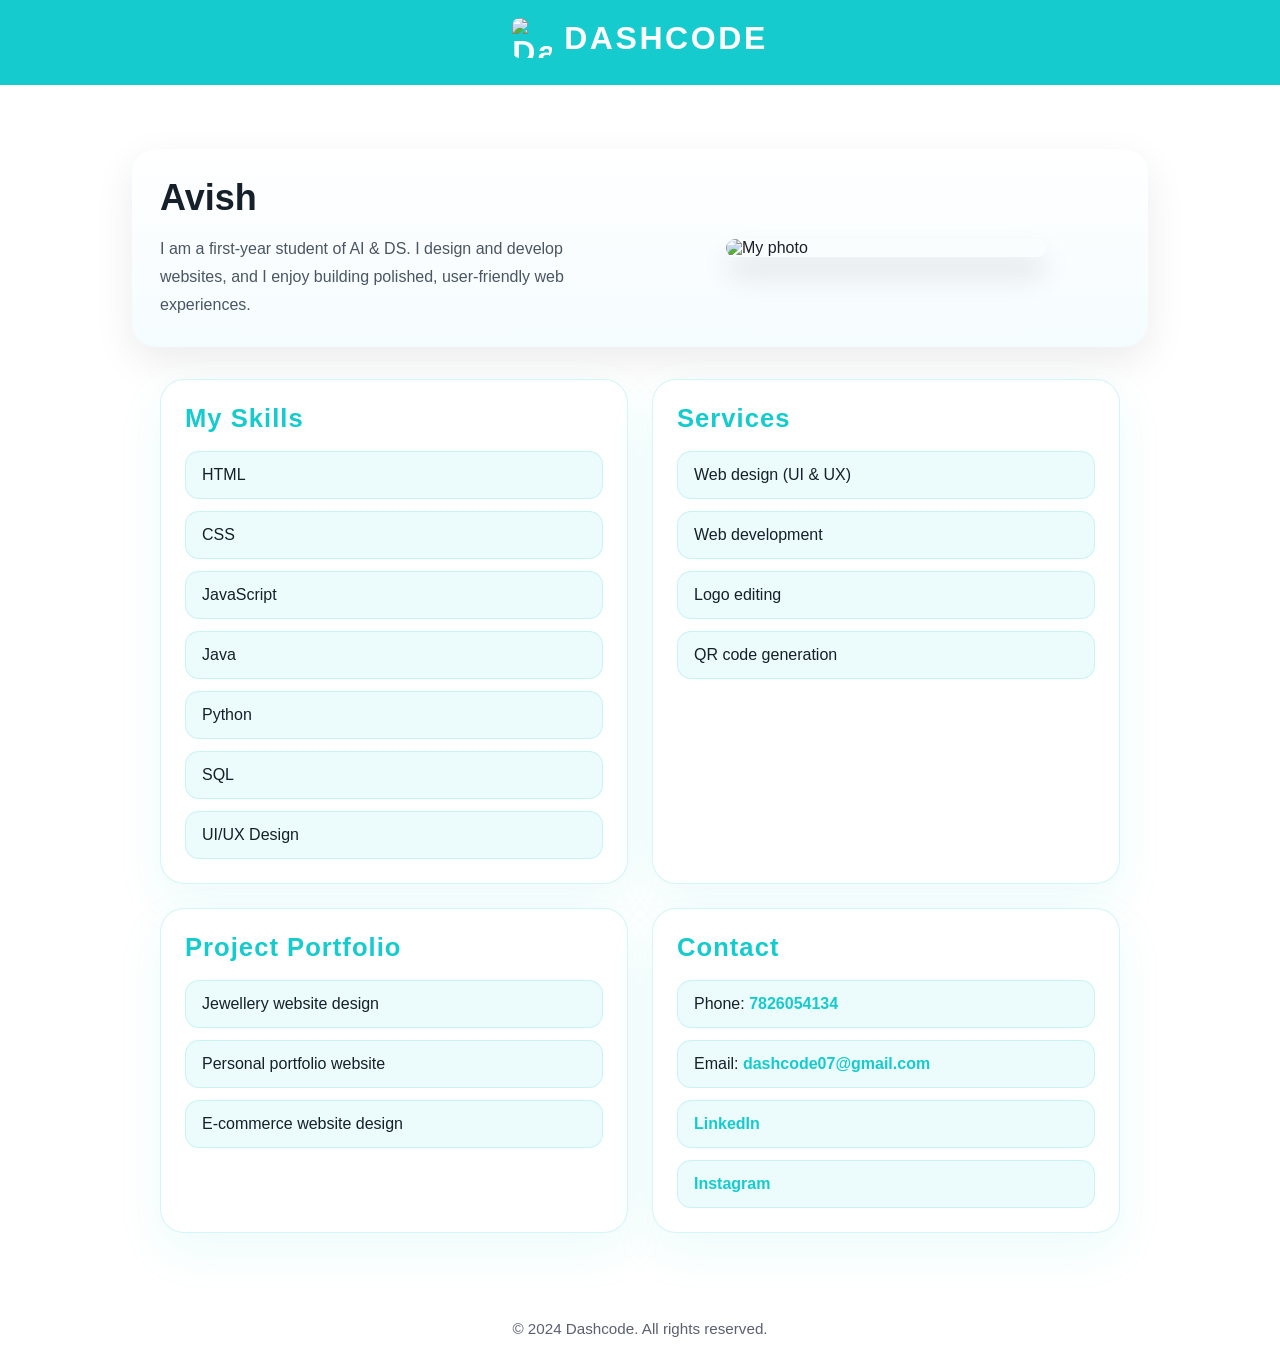
==== index.html @ 1167d0ea "Add files via upload" ====
<!DOCTYPE html>
<html lang="en">
<head>
    <meta charset="UTF-8">
    <meta name="viewport" content="width=device-width, initial-scale=1.0">
    <title>Dashcode</title>
    <link rel="icon" href="../image/icon.jpeg" type="image/jpeg">
    <link rel="stylesheet" href="style.css">
    <script src="script.js" defer></script>
</head>
<body>
    <header>
        <h1>
            <img src="../image/icon.jpeg" alt="Dashcode icon" class="title-icon">
            DASHCODE
        </h1>
    </header>
    <main>
        <section class="intro-card">
            <div class="intro-text">
                <p class="name">Avish</p>
                <p class="description">I am a first-year student of AI & DS. I design and develop websites, and I enjoy building polished, user-friendly web experiences.</p>
            </div>
            <div class="intro-image">
                <img src="../image/profile.jpg" alt="My photo">
            </div>
        </section>

        <section class="info-grid">
            <div class="info-card skills-card">
                <h2>My Skills</h2>
                <ul>
                    <li>HTML</li>
                    <li>CSS</li>
                    <li>JavaScript</li>
                    <li>Java</li>
                    <li>Python</li>
                    <li>SQL</li>
                    <li>UI/UX Design</li>
                </ul>
            </div>
            <div class="info-card services-card">
                <h2>Services</h2>
                <ul>
                    <li>Web design (UI & UX)</li>
                    <li>Web development</li>
                    <li>Logo editing</li>
                    <li>QR code generation</li>
                </ul>
            </div>
        </section>

        <section class="info-grid">
            <div class="info-card portfolio-card">
                <h2>Project Portfolio</h2>
                <ul>
                    <li>Jewellery website design</li>
                    <li>Personal portfolio website</li>
                    <li>E-commerce website design</li>
                </ul>
            </div>
            <div class="info-card contact-card">
                <h2>Contact</h2>
                <ul>
                    <li>Phone: <a href="tel:7826054134">7826054134</a></li>
                    <li>Email: <a href="mailto:dashcode07@gmail.com">dashcode07@gmail.com</a></li>
                    <li><a href="https://www.linkedin.com/in/avish-v-30b599417?utm_source=share_via&utm_content=profile&utm_medium=member_android" target="_blank" rel="noopener">LinkedIn</a></li>
                    <li><a href="https://www.instagram.com/dash_.code_?igsh=MW16OGE1c2kxMGt5ZA==" target="_blank" rel="noopener">Instagram</a></li>
                </ul>
            </div>
        </section>
    </main>
    <footer>
        <p>&copy; 2024 Dashcode. All rights reserved.</p>
    </footer>
</body>
</html>
---- style.css ----
body {
    margin: 0;
    font-family: Arial, Helvetica, sans-serif;
    background-color: #ffffff;
    color: #1d1f27;
    min-height: 100vh;
}

main {
    padding: 24px 16px;
}

header {
    background-color: rgb(21, 203, 206);
    color: white;
    padding: 18px 16px;
    text-align: center;
}

main {
    padding: 32px 16px;
}

.intro-card {
    background: linear-gradient(180deg, rgba(255,255,255,1) 0%, rgba(245,252,255,1) 100%);
}

.info-grid {
    display: grid;
    grid-template-columns: 1fr 1fr;
    gap: 24px;
    max-width: 960px;
    margin: 28px auto;
}

.info-card {
    background: #ffffff;
    border: 1px solid rgba(21, 203, 206, 0.18);
    border-radius: 24px;
    padding: 24px;
    box-shadow: 0 18px 48px rgba(21, 203, 206, 0.08);
}

.info-card h2 {
    margin: 0 0 18px;
    color: rgb(21, 203, 206);
    font-size: 1.6rem;
    letter-spacing: 0.04em;
}

.info-card ul {
    list-style: none;
    padding: 0;
    margin: 0;
    display: grid;
    gap: 12px;
}

.info-card li {
    padding: 14px 16px;
    background: rgba(21, 203, 206, 0.08);
    color: #15202b;
    border-radius: 14px;
    border: 1px solid rgba(21, 203, 206, 0.16);
}

header h1 {
    display: inline-flex;
    align-items: center;
    gap: 12px;
    margin: 0;
    font-size: 2rem;
    letter-spacing: 0.08em;
}

.title-icon {
    width: 40px;
    height: 40px;
    object-fit: cover;
    border-radius: 8px;
}

.intro-card {
    display: grid;
    grid-template-columns: 1fr 1fr;
    gap: 24px;
    max-width: 960px;
    margin: 32px auto;
    background-color: #ffffff;
    padding: 28px;
    border-radius: 24px;
    box-shadow: 0 14px 40px rgba(0, 0, 0, 0.08);
}

.intro-text {
    display: flex;
    flex-direction: column;
    justify-content: center;
}

.name {
    margin: 0 0 16px;
    font-size: 2.25rem;
    font-weight: 700;
    color: #15202b;
}

.description {
    margin: 0;
    line-height: 1.75;
    font-size: 1rem;
    color: #4b5563;
}

.intro-image {
    display: flex;
    align-items: center;
    justify-content: center;
}

.intro-image img {
    width: 100%;
    max-width: 320px;
    border-radius: 20px;
    object-fit: cover;
    box-shadow: 0 18px 30px rgba(0, 0, 0, 0.12);
}

.info-grid {
    display: grid;
    grid-template-columns: 1fr 1fr;
    gap: 24px;
    max-width: 960px;
    margin: 24px auto;
}

.info-card {
    background: #ffffff;
    border: 1px solid rgba(21, 203, 206, 0.18);
    border-radius: 24px;
    padding: 24px;
    box-shadow: 0 18px 48px rgba(21, 203, 206, 0.08);
}

.info-card h2 {
    margin: 0 0 18px;
    color: rgb(21, 203, 206);
    font-size: 1.6rem;
    letter-spacing: 0.04em;
}

.info-card ul {
    list-style: none;
    padding: 0;
    margin: 0;
    display: grid;
    gap: 12px;
}

.info-card li {
    padding: 14px 16px;
    background: rgba(21, 203, 206, 0.08);
    color: #15202b;
    border-radius: 14px;
    border: 1px solid rgba(21, 203, 206, 0.16);
}

.info-card a {
    color: rgb(21, 203, 206);
    text-decoration: none;
    font-weight: 600;
}

.info-card a:hover,
.info-card a:focus {
    text-decoration: underline;
}

@media (max-width: 900px) {
    .intro-card {
        grid-template-columns: 1fr;
        padding: 24px;
    }

    .intro-image img {
        max-width: 260px;
    }
}

@media (max-width: 600px) {
    header h1 {
        font-size: 1.6rem;
        gap: 10px;
    }

    .intro-card {
        margin: 24px auto;
        padding: 20px;
        border-radius: 20px;
    }

    .name {
        font-size: 1.8rem;
    }

    .description {
        font-size: 0.98rem;
        line-height: 1.7;
    }

    .intro-image img {
        max-width: 220px;
    }
}

footer {
    text-align: center;
    padding: 16px;
    font-size: 0.95rem;
    color: #5b5f72;
}
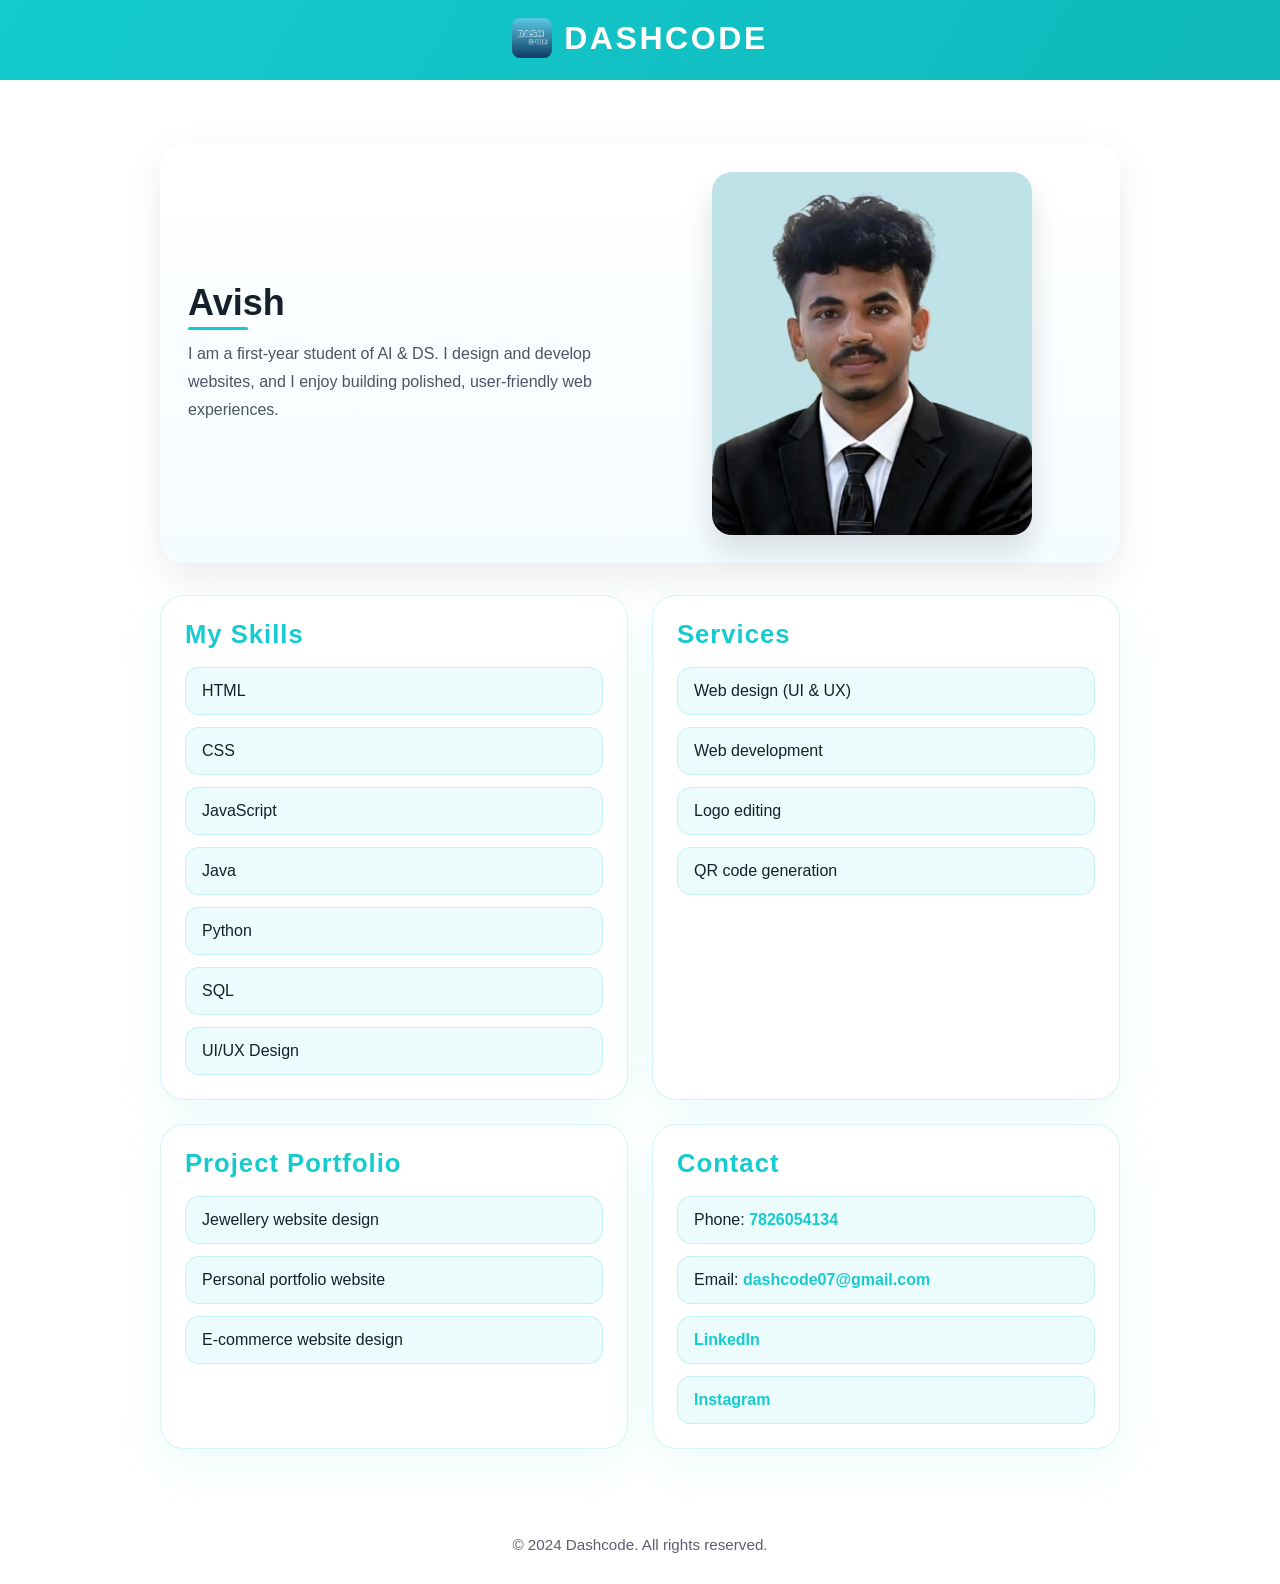
==== commit 545eca63: "Initial commit" ====
--- a/index.html
+++ b/index.html
@@ -1,77 +1,79 @@
-<!DOCTYPE html>
-<html lang="en">
-<head>
-    <meta charset="UTF-8">
-    <meta name="viewport" content="width=device-width, initial-scale=1.0">
-    <title>Dashcode</title>
-    <link rel="icon" href="../image/icon.jpeg" type="image/jpeg">
-    <link rel="stylesheet" href="style.css">
-    <script src="script.js" defer></script>
-</head>
-<body>
-    <header>
-        <h1>
-            <img src="../image/icon.jpeg" alt="Dashcode icon" class="title-icon">
-            DASHCODE
-        </h1>
-    </header>
-    <main>
-        <section class="intro-card">
-            <div class="intro-text">
-                <p class="name">Avish</p>
-                <p class="description">I am a first-year student of AI & DS. I design and develop websites, and I enjoy building polished, user-friendly web experiences.</p>
-            </div>
-            <div class="intro-image">
-                <img src="../image/profile.jpg" alt="My photo">
-            </div>
-        </section>
-
-        <section class="info-grid">
-            <div class="info-card skills-card">
-                <h2>My Skills</h2>
-                <ul>
-                    <li>HTML</li>
-                    <li>CSS</li>
-                    <li>JavaScript</li>
-                    <li>Java</li>
-                    <li>Python</li>
-                    <li>SQL</li>
-                    <li>UI/UX Design</li>
-                </ul>
-            </div>
-            <div class="info-card services-card">
-                <h2>Services</h2>
-                <ul>
-                    <li>Web design (UI & UX)</li>
-                    <li>Web development</li>
-                    <li>Logo editing</li>
-                    <li>QR code generation</li>
-                </ul>
-            </div>
-        </section>
-
-        <section class="info-grid">
-            <div class="info-card portfolio-card">
-                <h2>Project Portfolio</h2>
-                <ul>
-                    <li>Jewellery website design</li>
-                    <li>Personal portfolio website</li>
-                    <li>E-commerce website design</li>
-                </ul>
-            </div>
-            <div class="info-card contact-card">
-                <h2>Contact</h2>
-                <ul>
-                    <li>Phone: <a href="tel:7826054134">7826054134</a></li>
-                    <li>Email: <a href="mailto:dashcode07@gmail.com">dashcode07@gmail.com</a></li>
-                    <li><a href="https://www.linkedin.com/in/avish-v-30b599417?utm_source=share_via&utm_content=profile&utm_medium=member_android" target="_blank" rel="noopener">LinkedIn</a></li>
-                    <li><a href="https://www.instagram.com/dash_.code_?igsh=MW16OGE1c2kxMGt5ZA==" target="_blank" rel="noopener">Instagram</a></li>
-                </ul>
-            </div>
-        </section>
-    </main>
-    <footer>
-        <p>&copy; 2024 Dashcode. All rights reserved.</p>
-    </footer>
-</body>
-</html>+<!DOCTYPE html>
+<html lang="en">
+<head>
+    <meta charset="UTF-8">
+    <meta name="viewport" content="width=device-width, initial-scale=1.0">
+    <title>Dashcode</title>
+    <link rel="icon" href="icon.jpeg" type="image/jpeg">
+    <link rel="stylesheet" href="style.css">
+    <script src="script.js" defer></script>
+</head>
+<body>
+    <div class="progress-bar" id="progressBar"></div>
+
+    <header>
+        <h1>
+            <img src="icon.jpeg" alt="Dashcode icon" class="title-icon">
+            DASHCODE
+        </h1>
+    </header>
+    <main>
+        <section class="intro-card reveal">
+            <div class="intro-text">
+                <p class="name">Avish</p>
+                <p class="description">I am a first-year student of AI &amp; DS. I design and develop websites, and I enjoy building polished, user-friendly web experiences.</p>
+            </div>
+            <div class="intro-image">
+                <img src="profile.jpg" alt="My photo" id="profileImg">
+            </div>
+        </section>
+
+        <section class="info-grid">
+            <div class="info-card skills-card reveal">
+                <h2>My Skills</h2>
+                <ul>
+                    <li>HTML</li>
+                    <li>CSS</li>
+                    <li>JavaScript</li>
+                    <li>Java</li>
+                    <li>Python</li>
+                    <li>SQL</li>
+                    <li>UI/UX Design</li>
+                </ul>
+            </div>
+            <div class="info-card services-card reveal">
+                <h2>Services</h2>
+                <ul>
+                    <li>Web design (UI &amp; UX)</li>
+                    <li>Web development</li>
+                    <li>Logo editing</li>
+                    <li>QR code generation</li>
+                </ul>
+            </div>
+        </section>
+
+        <section class="info-grid">
+            <div class="info-card portfolio-card reveal">
+                <h2>Project Portfolio</h2>
+                <ul>
+                    <li>Jewellery website design</li>
+                    <li>Personal portfolio website</li>
+                    <li>E-commerce website design</li>
+                </ul>
+            </div>
+            <div class="info-card contact-card reveal">
+                <h2>Contact</h2>
+                <ul>
+                    <li>Phone: <a href="tel:7826054134">7826054134</a></li>
+                    <li>Email: <a href="mailto:dashcode07@gmail.com">dashcode07@gmail.com</a></li>
+                    <li><a href="https://www.linkedin.com/in/avish-v-30b599417?utm_source=share_via&utm_content=profile&utm_medium=member_android" target="_blank" rel="noopener">LinkedIn</a></li>
+                    <li><a href="https://www.instagram.com/dash_.code_?igsh=MW16OGE1c2kxMGt5ZA==" target="_blank" rel="noopener">Instagram</a></li>
+                </ul>
+            </div>
+        </section>
+    </main>
+    <footer>
+        <p>&copy; 2024 Dashcode. All rights reserved.</p>
+    </footer>
+</body>
+</html>
--- a/style.css
+++ b/style.css
@@ -1,221 +1,280 @@
-body {
-    margin: 0;
-    font-family: Arial, Helvetica, sans-serif;
-    background-color: #ffffff;
-    color: #1d1f27;
-    min-height: 100vh;
-}
-
-main {
-    padding: 24px 16px;
-}
-
-header {
-    background-color: rgb(21, 203, 206);
-    color: white;
-    padding: 18px 16px;
-    text-align: center;
-}
-
-main {
-    padding: 32px 16px;
-}
-
-.intro-card {
-    background: linear-gradient(180deg, rgba(255,255,255,1) 0%, rgba(245,252,255,1) 100%);
-}
-
-.info-grid {
-    display: grid;
-    grid-template-columns: 1fr 1fr;
-    gap: 24px;
-    max-width: 960px;
-    margin: 28px auto;
-}
-
-.info-card {
-    background: #ffffff;
-    border: 1px solid rgba(21, 203, 206, 0.18);
-    border-radius: 24px;
-    padding: 24px;
-    box-shadow: 0 18px 48px rgba(21, 203, 206, 0.08);
-}
-
-.info-card h2 {
-    margin: 0 0 18px;
-    color: rgb(21, 203, 206);
-    font-size: 1.6rem;
-    letter-spacing: 0.04em;
-}
-
-.info-card ul {
-    list-style: none;
-    padding: 0;
-    margin: 0;
-    display: grid;
-    gap: 12px;
-}
-
-.info-card li {
-    padding: 14px 16px;
-    background: rgba(21, 203, 206, 0.08);
-    color: #15202b;
-    border-radius: 14px;
-    border: 1px solid rgba(21, 203, 206, 0.16);
-}
-
-header h1 {
-    display: inline-flex;
-    align-items: center;
-    gap: 12px;
-    margin: 0;
-    font-size: 2rem;
-    letter-spacing: 0.08em;
-}
-
-.title-icon {
-    width: 40px;
-    height: 40px;
-    object-fit: cover;
-    border-radius: 8px;
-}
-
-.intro-card {
-    display: grid;
-    grid-template-columns: 1fr 1fr;
-    gap: 24px;
-    max-width: 960px;
-    margin: 32px auto;
-    background-color: #ffffff;
-    padding: 28px;
-    border-radius: 24px;
-    box-shadow: 0 14px 40px rgba(0, 0, 0, 0.08);
-}
-
-.intro-text {
-    display: flex;
-    flex-direction: column;
-    justify-content: center;
-}
-
-.name {
-    margin: 0 0 16px;
-    font-size: 2.25rem;
-    font-weight: 700;
-    color: #15202b;
-}
-
-.description {
-    margin: 0;
-    line-height: 1.75;
-    font-size: 1rem;
-    color: #4b5563;
-}
-
-.intro-image {
-    display: flex;
-    align-items: center;
-    justify-content: center;
-}
-
-.intro-image img {
-    width: 100%;
-    max-width: 320px;
-    border-radius: 20px;
-    object-fit: cover;
-    box-shadow: 0 18px 30px rgba(0, 0, 0, 0.12);
-}
-
-.info-grid {
-    display: grid;
-    grid-template-columns: 1fr 1fr;
-    gap: 24px;
-    max-width: 960px;
-    margin: 24px auto;
-}
-
-.info-card {
-    background: #ffffff;
-    border: 1px solid rgba(21, 203, 206, 0.18);
-    border-radius: 24px;
-    padding: 24px;
-    box-shadow: 0 18px 48px rgba(21, 203, 206, 0.08);
-}
-
-.info-card h2 {
-    margin: 0 0 18px;
-    color: rgb(21, 203, 206);
-    font-size: 1.6rem;
-    letter-spacing: 0.04em;
-}
-
-.info-card ul {
-    list-style: none;
-    padding: 0;
-    margin: 0;
-    display: grid;
-    gap: 12px;
-}
-
-.info-card li {
-    padding: 14px 16px;
-    background: rgba(21, 203, 206, 0.08);
-    color: #15202b;
-    border-radius: 14px;
-    border: 1px solid rgba(21, 203, 206, 0.16);
-}
-
-.info-card a {
-    color: rgb(21, 203, 206);
-    text-decoration: none;
-    font-weight: 600;
-}
-
-.info-card a:hover,
-.info-card a:focus {
-    text-decoration: underline;
-}
-
-@media (max-width: 900px) {
-    .intro-card {
-        grid-template-columns: 1fr;
-        padding: 24px;
-    }
-
-    .intro-image img {
-        max-width: 260px;
-    }
-}
-
-@media (max-width: 600px) {
-    header h1 {
-        font-size: 1.6rem;
-        gap: 10px;
-    }
-
-    .intro-card {
-        margin: 24px auto;
-        padding: 20px;
-        border-radius: 20px;
-    }
-
-    .name {
-        font-size: 1.8rem;
-    }
-
-    .description {
-        font-size: 0.98rem;
-        line-height: 1.7;
-    }
-
-    .intro-image img {
-        max-width: 220px;
-    }
-}
-
-footer {
-    text-align: center;
-    padding: 16px;
-    font-size: 0.95rem;
-    color: #5b5f72;
-}
+:root {
+    --accent: rgb(21, 203, 206);
+    --accent-soft: rgba(21, 203, 206, 0.08);
+    --accent-border: rgba(21, 203, 206, 0.18);
+    --ink: #15202b;
+    --muted: #4b5563;
+}
+
+* {
+    box-sizing: border-box;
+}
+
+body {
+    margin: 0;
+    font-family: Arial, Helvetica, sans-serif;
+    background-color: #ffffff;
+    color: var(--ink);
+    min-height: 100vh;
+}
+
+/* Scroll progress bar */
+.progress-bar {
+    position: fixed;
+    top: 0;
+    left: 0;
+    height: 3px;
+    width: 0%;
+    background: linear-gradient(90deg, var(--accent), #0d8f91);
+    z-index: 1000;
+    transition: width 0.1s ease-out;
+}
+
+header {
+    background: linear-gradient(120deg, rgb(21, 203, 206), #0fb8bb, rgb(21, 203, 206));
+    background-size: 200% 200%;
+    animation: gradientShift 8s ease infinite;
+    color: white;
+    padding: 18px 16px;
+    text-align: center;
+}
+
+@keyframes gradientShift {
+    0% { background-position: 0% 50%; }
+    50% { background-position: 100% 50%; }
+    100% { background-position: 0% 50%; }
+}
+
+header h1 {
+    display: inline-flex;
+    align-items: center;
+    gap: 12px;
+    margin: 0;
+    font-size: 2rem;
+    letter-spacing: 0.08em;
+    opacity: 0;
+    animation: dropIn 0.7s ease-out 0.1s forwards;
+}
+
+@keyframes dropIn {
+    from { opacity: 0; transform: translateY(-16px); }
+    to { opacity: 1; transform: translateY(0); }
+}
+
+.title-icon {
+    width: 40px;
+    height: 40px;
+    object-fit: cover;
+    border-radius: 8px;
+    animation: pulseGlow 3s ease-in-out infinite;
+}
+
+@keyframes pulseGlow {
+    0%, 100% { box-shadow: 0 0 0 0 rgba(255, 255, 255, 0.5); }
+    50% { box-shadow: 0 0 0 6px rgba(255, 255, 255, 0); }
+}
+
+main {
+    padding: 32px 16px;
+}
+
+.intro-card {
+    display: grid;
+    grid-template-columns: 1fr 1fr;
+    gap: 24px;
+    max-width: 960px;
+    margin: 32px auto;
+    background: linear-gradient(180deg, rgba(255,255,255,1) 0%, rgba(245,252,255,1) 100%);
+    padding: 28px;
+    border-radius: 24px;
+    box-shadow: 0 14px 40px rgba(0, 0, 0, 0.08);
+}
+
+.intro-text {
+    display: flex;
+    flex-direction: column;
+    justify-content: center;
+}
+
+.name {
+    margin: 0 0 16px;
+    font-size: 2.25rem;
+    font-weight: 700;
+    color: var(--ink);
+    position: relative;
+    display: inline-block;
+}
+
+.name::after {
+    content: "";
+    position: absolute;
+    left: 0;
+    bottom: -6px;
+    height: 3px;
+    width: 0;
+    background: var(--accent);
+    border-radius: 2px;
+    animation: underlineGrow 1s ease-out 0.5s forwards;
+}
+
+@keyframes underlineGrow {
+    to { width: 60px; }
+}
+
+.description {
+    margin: 0;
+    line-height: 1.75;
+    font-size: 1rem;
+    color: var(--muted);
+}
+
+.intro-image {
+    display: flex;
+    align-items: center;
+    justify-content: center;
+}
+
+.intro-image img {
+    width: 100%;
+    max-width: 320px;
+    border-radius: 20px;
+    object-fit: cover;
+    box-shadow: 0 18px 30px rgba(0, 0, 0, 0.12);
+    transition: transform 0.4s ease, box-shadow 0.4s ease;
+}
+
+.intro-image img:hover {
+    transform: translateY(-4px) scale(1.02);
+    box-shadow: 0 22px 36px rgba(21, 203, 206, 0.25);
+}
+
+.info-grid {
+    display: grid;
+    grid-template-columns: 1fr 1fr;
+    gap: 24px;
+    max-width: 960px;
+    margin: 24px auto;
+}
+
+.info-card {
+    background: #ffffff;
+    border: 1px solid var(--accent-border);
+    border-radius: 24px;
+    padding: 24px;
+    box-shadow: 0 18px 48px rgba(21, 203, 206, 0.08);
+    transition: transform 0.35s ease, box-shadow 0.35s ease, border-color 0.35s ease;
+}
+
+.info-card:hover {
+    transform: translateY(-6px);
+    box-shadow: 0 24px 56px rgba(21, 203, 206, 0.22);
+    border-color: rgba(21, 203, 206, 0.4);
+}
+
+.info-card h2 {
+    margin: 0 0 18px;
+    color: var(--accent);
+    font-size: 1.6rem;
+    letter-spacing: 0.04em;
+}
+
+.info-card ul {
+    list-style: none;
+    padding: 0;
+    margin: 0;
+    display: grid;
+    gap: 12px;
+}
+
+.info-card li {
+    padding: 14px 16px;
+    background: var(--accent-soft);
+    color: var(--ink);
+    border-radius: 14px;
+    border: 1px solid var(--accent-border);
+    transition: background 0.25s ease, transform 0.25s ease, border-color 0.25s ease;
+}
+
+.info-card li:hover {
+    background: rgba(21, 203, 206, 0.18);
+    border-color: rgba(21, 203, 206, 0.5);
+    transform: translateX(4px);
+}
+
+.info-card a {
+    color: var(--accent);
+    text-decoration: none;
+    font-weight: 600;
+}
+
+.info-card a:hover,
+.info-card a:focus {
+    text-decoration: underline;
+}
+
+/* Scroll-reveal animation, driven by .in-view class toggled in script.js */
+.reveal {
+    opacity: 0;
+    transform: translateY(28px);
+    transition: opacity 0.7s ease-out, transform 0.7s ease-out;
+}
+
+.reveal.in-view {
+    opacity: 1;
+    transform: translateY(0);
+}
+
+@media (max-width: 900px) {
+    .intro-card {
+        grid-template-columns: 1fr;
+        padding: 24px;
+    }
+
+    .intro-image img,
+    .avatar-fallback {
+        max-width: 260px;
+    }
+}
+
+@media (max-width: 600px) {
+    header h1 {
+        font-size: 1.6rem;
+        gap: 10px;
+    }
+
+    .intro-card {
+        margin: 24px auto;
+        padding: 20px;
+        border-radius: 20px;
+    }
+
+    .name {
+        font-size: 1.8rem;
+    }
+
+    .description {
+        font-size: 0.98rem;
+        line-height: 1.7;
+    }
+
+    .intro-image img,
+    .avatar-fallback {
+        max-width: 220px;
+    }
+}
+
+footer {
+    text-align: center;
+    padding: 16px;
+    font-size: 0.95rem;
+    color: #5b5f72;
+}
+
+/* Respect reduced-motion preference */
+@media (prefers-reduced-motion: reduce) {
+    *, *::before, *::after {
+        animation-duration: 0.01ms !important;
+        animation-iteration-count: 1 !important;
+        transition-duration: 0.01ms !important;
+    }
+}
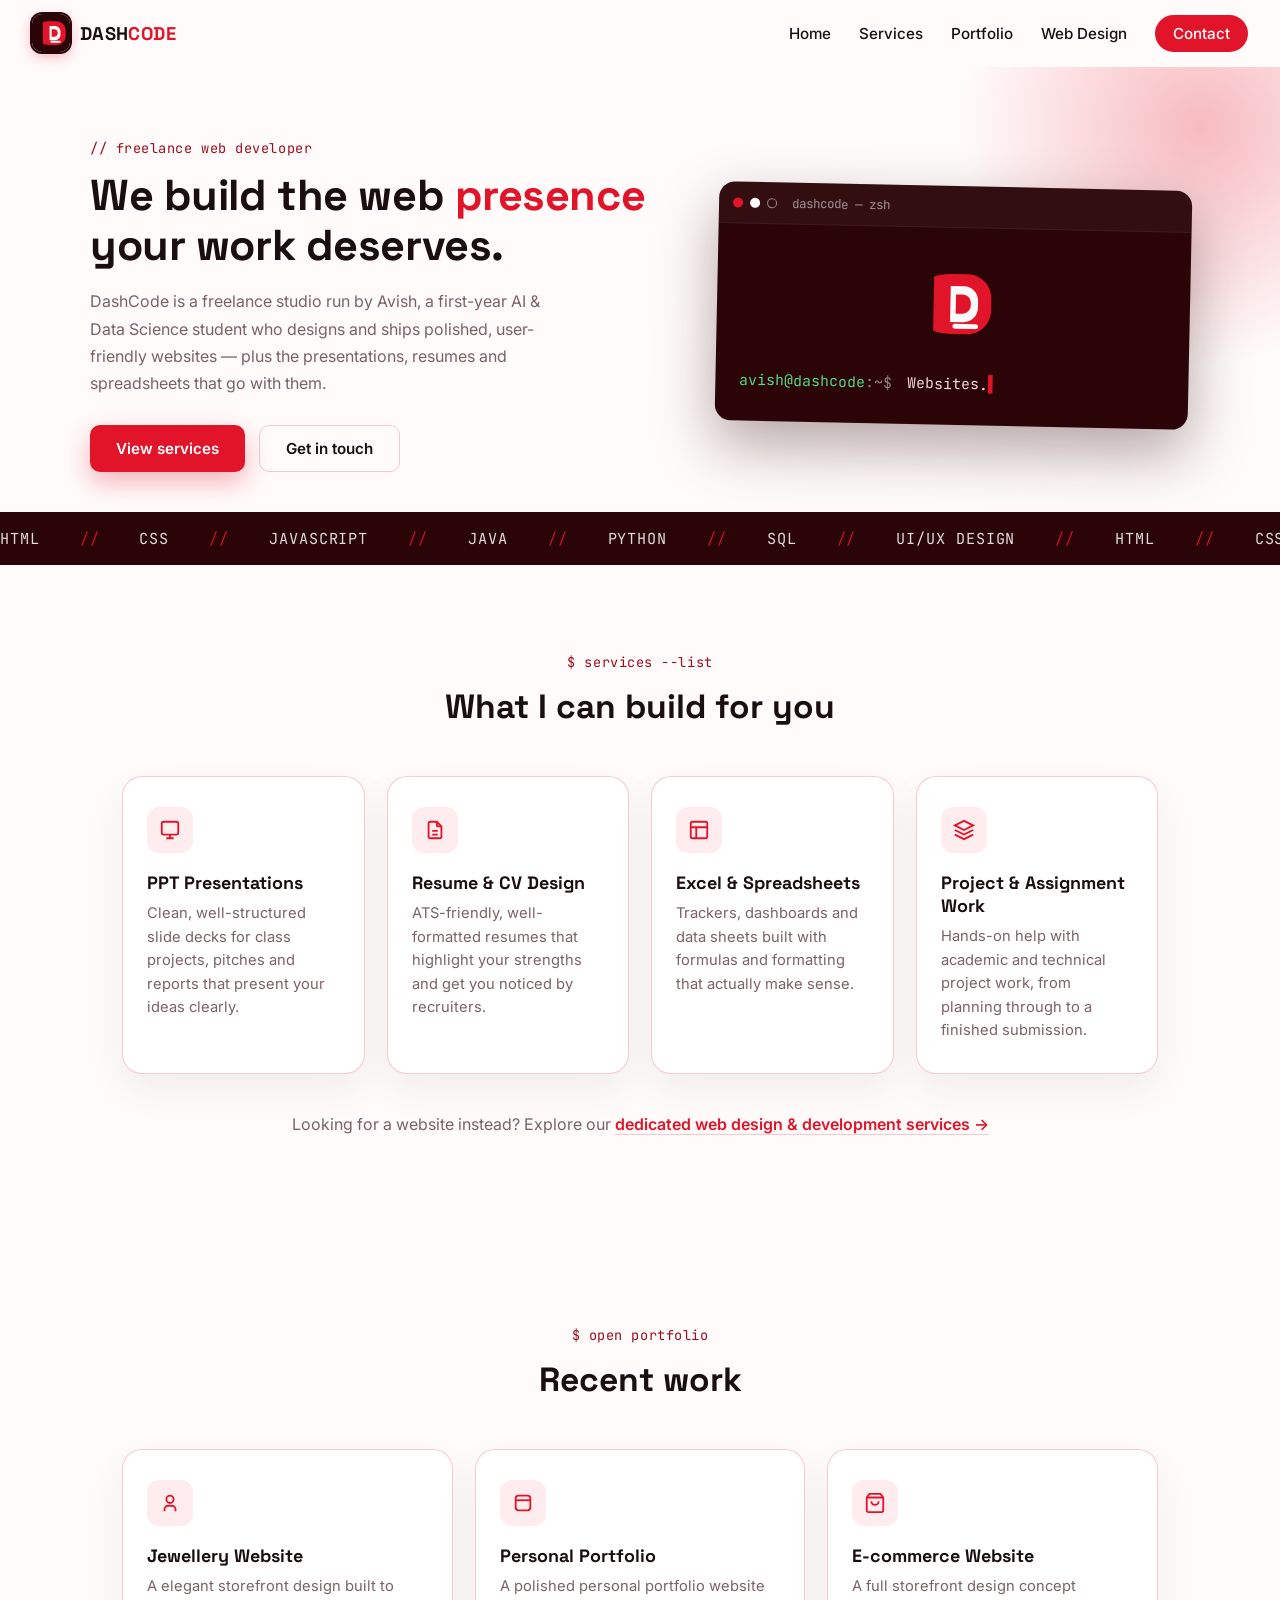
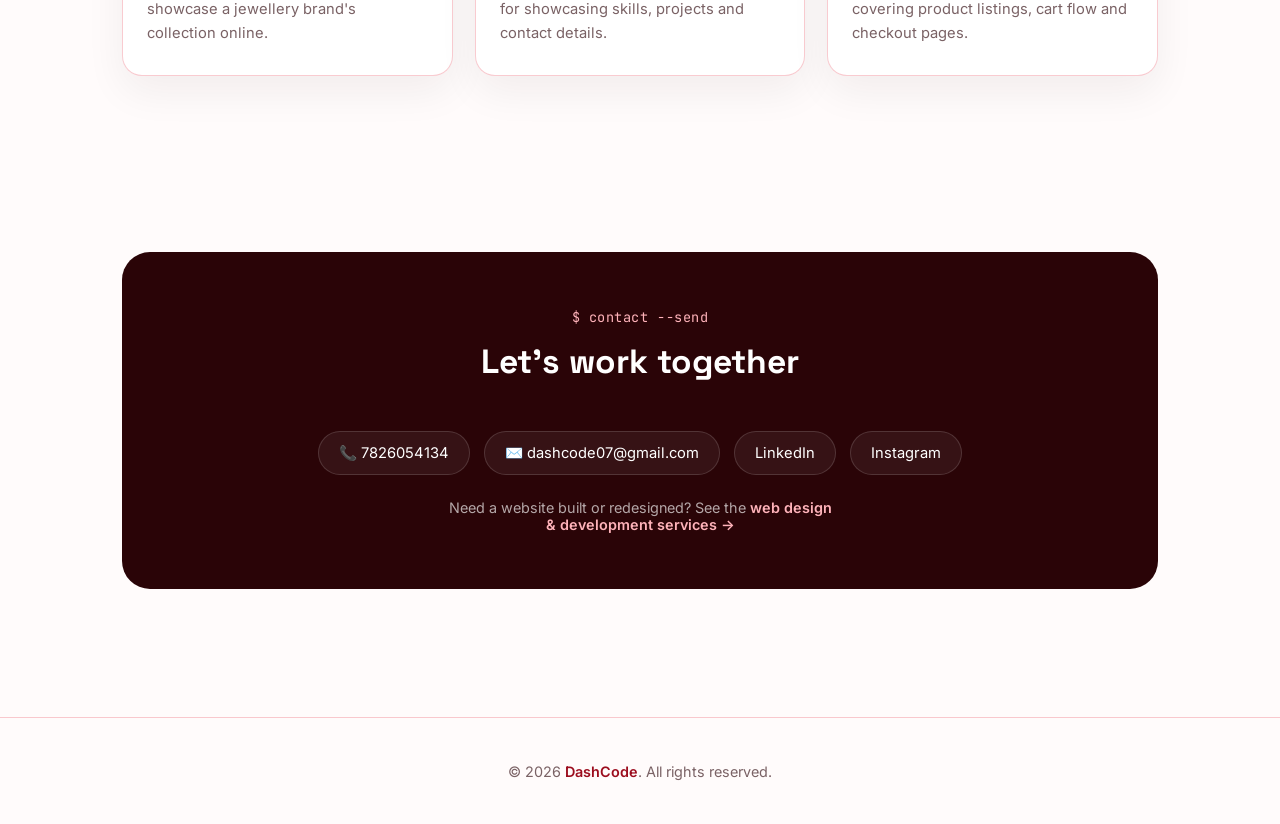
==== commit eac3185a: "Initial DashCode site" ====
--- a/index.html
+++ b/index.html
@@ -1,79 +1,148 @@
-<!DOCTYPE html>
+﻿<!DOCTYPE html>
 <html lang="en">
 <head>
     <meta charset="UTF-8">
     <meta name="viewport" content="width=device-width, initial-scale=1.0">
-    <title>Dashcode</title>
-    <link rel="icon" href="icon.jpeg" type="image/jpeg">
+    <title>DashCode — Freelance Web Developer</title>
+    <meta name="description" content="DashCode is a freelance studio building websites, presentations, resumes, spreadsheets and project work for students and small businesses.">
+    <link rel="icon" href="assets/logo-mark.svg" type="image/svg+xml">
     <link rel="stylesheet" href="style.css">
     <script src="script.js" defer></script>
 </head>
 <body>
     <div class="progress-bar" id="progressBar"></div>
 
-    <header>
-        <h1>
-            <img src="icon.jpeg" alt="Dashcode icon" class="title-icon">
-            DASHCODE
-        </h1>
-    </header>
-    <main>
-        <section class="intro-card reveal">
-            <div class="intro-text">
-                <p class="name">Avish</p>
-                <p class="description">I am a first-year student of AI &amp; DS. I design and develop websites, and I enjoy building polished, user-friendly web experiences.</p>
+    <nav class="nav" id="nav">
+        <a href="index.html" class="brand">
+            <img src="assets/logo-mark.svg" alt="DashCode logo" class="brand-mark">
+            <span class="brand-text">DASH<span>CODE</span></span>
+        </a>
+        <button class="nav-toggle" id="navToggle" aria-label="Toggle menu">
+            <span></span><span></span><span></span>
+        </button>
+        <ul class="nav-links" id="navLinks">
+            <li><a href="#home">Home</a></li>
+            <li><a href="#services">Services</a></li>
+            <li><a href="#portfolio">Portfolio</a></li>
+            <li><a href="web-design.html">Web Design</a></li>
+            <li><a href="#contact" class="nav-cta">Contact</a></li>
+        </ul>
+    </nav>
+
+    <section class="hero" id="home">
+        <div class="hero-glow" aria-hidden="true"></div>
+        <div class="hero-inner">
+            <div class="hero-copy reveal">
+                <p class="eyebrow">// freelance web developer</p>
+                <h1>We build the web <span class="accent">presence</span> your work deserves.</h1>
+                <p class="hero-sub">DashCode is a freelance studio run by Avish, a first-year AI &amp; Data Science student who designs and ships polished, user-friendly websites — plus the presentations, resumes and spreadsheets that go with them.</p>
+                <div class="hero-actions">
+                    <a href="#services" class="btn btn-primary">View services</a>
+                    <a href="#contact" class="btn btn-outline">Get in touch</a>
+                </div>
             </div>
-            <div class="intro-image">
-                <img src="profile.jpg" alt="My photo" id="profileImg">
+            <div class="hero-panel reveal">
+                <div class="terminal">
+                    <div class="terminal-bar">
+                        <span class="dot dot-red"></span><span class="dot dot-white"></span><span class="dot dot-outline"></span>
+                        <span class="terminal-title">dashcode — zsh</span>
+                    </div>
+                    <div class="terminal-body">
+                        <img src="assets/logo-mark.svg" alt="DashCode emblem" class="terminal-logo">
+                        <p class="terminal-line"><span class="prompt">avish@dashcode</span><span class="colon">:~$</span> <span id="typedText"></span><span class="cursor">▌</span></p>
+                    </div>
+                </div>
             </div>
-        </section>
+        </div>
+    </section>
 
-        <section class="info-grid">
-            <div class="info-card skills-card reveal">
-                <h2>My Skills</h2>
-                <ul>
-                    <li>HTML</li>
-                    <li>CSS</li>
-                    <li>JavaScript</li>
-                    <li>Java</li>
-                    <li>Python</li>
-                    <li>SQL</li>
-                    <li>UI/UX Design</li>
-                </ul>
+    <div class="marquee" aria-hidden="true">
+        <div class="marquee-track">
+            <span>HTML</span><span>CSS</span><span>JAVASCRIPT</span><span>JAVA</span><span>PYTHON</span><span>SQL</span><span>UI/UX DESIGN</span>
+            <span>HTML</span><span>CSS</span><span>JAVASCRIPT</span><span>JAVA</span><span>PYTHON</span><span>SQL</span><span>UI/UX DESIGN</span>
+        </div>
+    </div>
+
+    <section class="section" id="services">
+        <p class="eyebrow center">$ services --list</p>
+        <h2 class="section-title">What I can build for you</h2>
+        <div class="services-grid">
+            <div class="card reveal">
+                <div class="card-icon">
+                    <svg width="22" height="22" viewBox="0 0 24 24" fill="none" stroke="currentColor" stroke-width="2"><rect x="3" y="3" width="18" height="14" rx="2"/><path d="M8 21h8M12 17v4"/></svg>
+                </div>
+                <h3>PPT Presentations</h3>
+                <p>Clean, well-structured slide decks for class projects, pitches and reports that present your ideas clearly.</p>
             </div>
-            <div class="info-card services-card reveal">
-                <h2>Services</h2>
-                <ul>
-                    <li>Web design (UI &amp; UX)</li>
-                    <li>Web development</li>
-                    <li>Logo editing</li>
-                    <li>QR code generation</li>
-                </ul>
+            <div class="card reveal">
+                <div class="card-icon">
+                    <svg width="22" height="22" viewBox="0 0 24 24" fill="none" stroke="currentColor" stroke-width="2"><path d="M14 3v4a1 1 0 0 0 1 1h4"/><path d="M17 21H7a2 2 0 0 1-2-2V5a2 2 0 0 1 2-2h7l5 5v11a2 2 0 0 1-2 2Z"/><path d="M9 13h6M9 17h6"/></svg>
+                </div>
+                <h3>Resume &amp; CV Design</h3>
+                <p>ATS-friendly, well-formatted resumes that highlight your strengths and get you noticed by recruiters.</p>
             </div>
-        </section>
+            <div class="card reveal">
+                <div class="card-icon">
+                    <svg width="22" height="22" viewBox="0 0 24 24" fill="none" stroke="currentColor" stroke-width="2"><rect x="3" y="3" width="18" height="18" rx="2"/><path d="M3 9h18M9 21V9"/></svg>
+                </div>
+                <h3>Excel &amp; Spreadsheets</h3>
+                <p>Trackers, dashboards and data sheets built with formulas and formatting that actually make sense.</p>
+            </div>
+            <div class="card reveal">
+                <div class="card-icon">
+                    <svg width="22" height="22" viewBox="0 0 24 24" fill="none" stroke="currentColor" stroke-width="2"><path d="M12 2 2 7l10 5 10-5-10-5Z"/><path d="M2 17l10 5 10-5M2 12l10 5 10-5"/></svg>
+                </div>
+                <h3>Project &amp; Assignment Work</h3>
+                <p>Hands-on help with academic and technical project work, from planning through to a finished submission.</p>
+            </div>
+        </div>
+        <p class="services-note reveal">Looking for a website instead? Explore our <a href="web-design.html">dedicated web design &amp; development services →</a></p>
+    </section>
 
-        <section class="info-grid">
-            <div class="info-card portfolio-card reveal">
-                <h2>Project Portfolio</h2>
-                <ul>
-                    <li>Jewellery website design</li>
-                    <li>Personal portfolio website</li>
-                    <li>E-commerce website design</li>
-                </ul>
+    <section class="section" id="portfolio">
+        <p class="eyebrow center">$ open portfolio</p>
+        <h2 class="section-title">Recent work</h2>
+        <div class="portfolio-grid">
+            <div class="card reveal">
+                <div class="card-icon">
+                    <svg width="22" height="22" viewBox="0 0 24 24" fill="none" stroke="currentColor" stroke-width="2"><circle cx="12" cy="8" r="4"/><path d="M6 21v-2a4 4 0 0 1 4-4h4a4 4 0 0 1 4 4v2"/></svg>
+                </div>
+                <h3>Jewellery Website</h3>
+                <p>A elegant storefront design built to showcase a jewellery brand's collection online.</p>
             </div>
-            <div class="info-card contact-card reveal">
-                <h2>Contact</h2>
-                <ul>
-                    <li>Phone: <a href="tel:7826054134">7826054134</a></li>
-                    <li>Email: <a href="mailto:dashcode07@gmail.com">dashcode07@gmail.com</a></li>
-                    <li><a href="https://www.linkedin.com/in/avish-v-30b599417?utm_source=share_via&utm_content=profile&utm_medium=member_android" target="_blank" rel="noopener">LinkedIn</a></li>
-                    <li><a href="https://www.instagram.com/dash_.code_?igsh=MW16OGE1c2kxMGt5ZA==" target="_blank" rel="noopener">Instagram</a></li>
-                </ul>
+            <div class="card reveal">
+                <div class="card-icon">
+                    <svg width="22" height="22" viewBox="0 0 24 24" fill="none" stroke="currentColor" stroke-width="2"><rect x="4" y="4" width="16" height="16" rx="3"/><path d="M4 9h16"/></svg>
+                </div>
+                <h3>Personal Portfolio</h3>
+                <p>A polished personal portfolio website for showcasing skills, projects and contact details.</p>
             </div>
-        </section>
-    </main>
+            <div class="card reveal">
+                <div class="card-icon">
+                    <svg width="22" height="22" viewBox="0 0 24 24" fill="none" stroke="currentColor" stroke-width="2"><path d="M6 2 3 6v14a2 2 0 0 0 2 2h14a2 2 0 0 0 2-2V6l-3-4Z"/><path d="M3 6h18M16 10a4 4 0 0 1-8 0"/></svg>
+                </div>
+                <h3>E-commerce Website</h3>
+                <p>A full storefront design concept covering product listings, cart flow and checkout pages.</p>
+            </div>
+        </div>
+    </section>
+
+    <section class="section" id="contact">
+        <div class="contact-section reveal">
+            <p class="eyebrow center contact-eyebrow">$ contact --send</p>
+            <h2 class="section-title">Let's work together</h2>
+            <ul class="contact-list">
+                <li><a href="tel:7826054134">📞 7826054134</a></li>
+                <li><a href="mailto:dashcode07@gmail.com">✉️ dashcode07@gmail.com</a></li>
+                <li><a href="https://www.linkedin.com/in/avish-v-30b599417?utm_source=share_via&utm_content=profile&utm_medium=member_android" target="_blank" rel="noopener">LinkedIn</a></li>
+                <li><a href="https://www.instagram.com/dash_.code_?igsh=MW16OGE1c2kxMGt5ZA==" target="_blank" rel="noopener">Instagram</a></li>
+            </ul>
+            <p class="contact-note">Need a website built or redesigned? See the <a href="web-design.html">web design &amp; development services →</a></p>
+        </div>
+    </section>
+
     <footer>
-        <p>&copy; 2024 Dashcode. All rights reserved.</p>
+        <p>&copy; 2026 <a href="index.html">DashCode</a>. All rights reserved.</p>
     </footer>
 </body>
 </html>
--- a/style.css
+++ b/style.css
@@ -1,218 +1,510 @@
+﻿@import url('https://fonts.googleapis.com/css2?family=Space+Grotesk:wght@500;600;700&family=Inter:wght@400;500;600&family=JetBrains+Mono:wght@400;500&display=swap');
+
 :root {
-    --accent: rgb(21, 203, 206);
-    --accent-soft: rgba(21, 203, 206, 0.08);
-    --accent-border: rgba(21, 203, 206, 0.18);
-    --ink: #15202b;
-    --muted: #4b5563;
-}
-
-* {
-    box-sizing: border-box;
-}
-
+    --red: #E11429;
+    --red-dark: #9C0D1E;
+    --red-deep: #2A0407;
+    --red-soft: #FFECEE;
+    --red-border: rgba(225, 20, 41, 0.22);
+    --ink: #1A0E0F;
+    --muted: #7A6265;
+    --paper: #FFFBFB;
+    --white: #FFFFFF;
+    --font-display: 'Space Grotesk', sans-serif;
+    --font-body: 'Inter', sans-serif;
+    --font-mono: 'JetBrains Mono', monospace;
+}
+
+* { box-sizing: border-box; }
+html { scroll-behavior: smooth; }
 body {
     margin: 0;
-    font-family: Arial, Helvetica, sans-serif;
-    background-color: #ffffff;
+    font-family: var(--font-body);
+    background-color: var(--paper);
     color: var(--ink);
     min-height: 100vh;
-}
-
-/* Scroll progress bar */
+    overflow-x: hidden;
+}
+
+a { color: inherit; }
+img { max-width: 100%; display: block; }
+
 .progress-bar {
     position: fixed;
     top: 0;
     left: 0;
     height: 3px;
     width: 0%;
-    background: linear-gradient(90deg, var(--accent), #0d8f91);
+    background: linear-gradient(90deg, var(--red), var(--red-dark));
+    z-index: 1100;
+    transition: width 0.1s ease-out;
+}
+
+.nav {
+    position: sticky;
+    top: 0;
     z-index: 1000;
-    transition: width 0.1s ease-out;
-}
-
-header {
-    background: linear-gradient(120deg, rgb(21, 203, 206), #0fb8bb, rgb(21, 203, 206));
-    background-size: 200% 200%;
-    animation: gradientShift 8s ease infinite;
-    color: white;
-    padding: 18px 16px;
-    text-align: center;
-}
-
-@keyframes gradientShift {
-    0% { background-position: 0% 50%; }
-    50% { background-position: 100% 50%; }
-    100% { background-position: 0% 50%; }
-}
-
-header h1 {
-    display: inline-flex;
-    align-items: center;
-    gap: 12px;
+    display: flex;
+    align-items: center;
+    justify-content: space-between;
+    padding: 14px 32px;
+    background: rgba(255, 251, 251, 0.85);
+    backdrop-filter: blur(10px);
+    border-bottom: 1px solid transparent;
+    transition: box-shadow 0.3s ease, border-color 0.3s ease, padding 0.3s ease;
+}
+
+.nav.scrolled {
+    box-shadow: 0 8px 24px rgba(42, 4, 7, 0.08);
+    border-bottom-color: var(--red-border);
+    padding: 10px 32px;
+}
+
+.brand {
+    display: flex;
+    align-items: center;
+    gap: 10px;
+    text-decoration: none;
+    color: var(--ink);
+}
+
+.brand-mark {
+    width: 38px;
+    height: 38px;
+    border-radius: 10px;
+    object-fit: cover;
+    object-position: 50% 35%;
+    box-shadow: 0 0 0 2px var(--red-deep), 0 4px 14px rgba(225, 20, 41, 0.35);
+}
+
+.brand-text {
+    font-family: var(--font-display);
+    font-weight: 700;
+    font-size: 1.15rem;
+    letter-spacing: 0.02em;
+}
+
+.brand-text span { color: var(--red); }
+
+.nav-links {
+    list-style: none;
+    display: flex;
+    align-items: center;
+    gap: 28px;
     margin: 0;
-    font-size: 2rem;
-    letter-spacing: 0.08em;
-    opacity: 0;
-    animation: dropIn 0.7s ease-out 0.1s forwards;
-}
-
-@keyframes dropIn {
-    from { opacity: 0; transform: translateY(-16px); }
-    to { opacity: 1; transform: translateY(0); }
-}
-
-.title-icon {
-    width: 40px;
-    height: 40px;
-    object-fit: cover;
-    border-radius: 8px;
-    animation: pulseGlow 3s ease-in-out infinite;
-}
-
-@keyframes pulseGlow {
-    0%, 100% { box-shadow: 0 0 0 0 rgba(255, 255, 255, 0.5); }
-    50% { box-shadow: 0 0 0 6px rgba(255, 255, 255, 0); }
-}
-
-main {
-    padding: 32px 16px;
-}
-
-.intro-card {
-    display: grid;
-    grid-template-columns: 1fr 1fr;
-    gap: 24px;
-    max-width: 960px;
-    margin: 32px auto;
-    background: linear-gradient(180deg, rgba(255,255,255,1) 0%, rgba(245,252,255,1) 100%);
-    padding: 28px;
-    border-radius: 24px;
-    box-shadow: 0 14px 40px rgba(0, 0, 0, 0.08);
-}
-
-.intro-text {
-    display: flex;
-    flex-direction: column;
-    justify-content: center;
-}
-
-.name {
-    margin: 0 0 16px;
-    font-size: 2.25rem;
-    font-weight: 700;
+    padding: 0;
+}
+
+.nav-links a {
+    text-decoration: none;
+    font-weight: 500;
+    font-size: 0.95rem;
     color: var(--ink);
     position: relative;
-    display: inline-block;
-}
-
-.name::after {
+    padding: 4px 0;
+}
+
+.nav-links a:not(.nav-cta)::after {
     content: "";
     position: absolute;
     left: 0;
-    bottom: -6px;
-    height: 3px;
+    bottom: -2px;
     width: 0;
-    background: var(--accent);
-    border-radius: 2px;
-    animation: underlineGrow 1s ease-out 0.5s forwards;
-}
-
-@keyframes underlineGrow {
-    to { width: 60px; }
-}
-
-.description {
+    height: 2px;
+    background: var(--red);
+    transition: width 0.25s ease;
+}
+
+.nav-links a:not(.nav-cta):hover::after { width: 100%; }
+
+.nav-cta {
+    background: var(--red);
+    color: var(--white) !important;
+    padding: 9px 18px !important;
+    border-radius: 999px;
+    transition: background 0.25s ease, transform 0.25s ease;
+}
+
+.nav-cta:hover {
+    background: var(--red-dark);
+    transform: translateY(-2px);
+}
+
+.nav-toggle {
+    display: none;
+    flex-direction: column;
+    gap: 5px;
+    background: none;
+    border: none;
+    cursor: pointer;
+    padding: 6px;
+}
+
+.nav-toggle span {
+    width: 24px;
+    height: 2px;
+    background: var(--ink);
+    transition: transform 0.25s ease, opacity 0.25s ease;
+}
+
+.nav-toggle.open span:nth-child(1) { transform: translateY(7px) rotate(45deg); }
+.nav-toggle.open span:nth-child(2) { opacity: 0; }
+.nav-toggle.open span:nth-child(3) { transform: translateY(-7px) rotate(-45deg); }
+
+.hero {
+    position: relative;
+    padding: 72px 32px 40px;
+    overflow: hidden;
+}
+
+.hero-glow {
+    position: absolute;
+    top: -180px;
+    right: -160px;
+    width: 480px;
+    height: 480px;
+    background: radial-gradient(circle, rgba(225, 20, 41, 0.28), rgba(225, 20, 41, 0) 70%);
+    border-radius: 50%;
+    animation: drift 9s ease-in-out infinite;
+    pointer-events: none;
+}
+
+@keyframes drift { 0%,100% { transform: translate(0,0) scale(1); } 50% { transform: translate(-30px, 40px) scale(1.08); } }
+
+.hero-inner {
+    position: relative;
+    max-width: 1100px;
+    margin: 0 auto;
+    display: grid;
+    grid-template-columns: 1.1fr 0.9fr;
+    gap: 48px;
+    align-items: center;
+}
+
+.eyebrow {
+    font-family: var(--font-mono);
+    color: var(--red-dark);
+    font-size: 0.85rem;
+    letter-spacing: 0.04em;
+    margin: 0 0 14px;
+}
+
+.eyebrow.center { text-align: center; }
+.contact-eyebrow { color: #ffb3ba; }
+
+.hero h1 {
+    font-family: var(--font-display);
+    font-size: 2.7rem;
+    line-height: 1.15;
+    margin: 0 0 18px;
+    letter-spacing: -0.01em;
+}
+
+.hero h1 .accent { color: var(--red); position: relative; }
+.hero-sub {
+    color: var(--muted);
+    line-height: 1.7;
+    margin: 0 0 28px;
+    max-width: 46ch;
+}
+
+.hero-actions { display: flex; gap: 14px; flex-wrap: wrap; }
+
+.btn {
+    display: inline-flex;
+    align-items: center;
+    justify-content: center;
+    padding: 13px 26px;
+    border-radius: 10px;
+    font-weight: 600;
+    text-decoration: none;
+    font-size: 0.95rem;
+    position: relative;
+    overflow: hidden;
+    transition: transform 0.25s ease, box-shadow 0.25s ease, color 0.25s ease;
+    isolation: isolate;
+}
+
+.btn-primary {
+    background: var(--red);
+    color: var(--white);
+    box-shadow: 0 10px 26px rgba(225, 20, 41, 0.32);
+}
+
+.btn-primary::before {
+    content: "";
+    position: absolute;
+    inset: 0;
+    background: var(--red-dark);
+    transform: translateX(-100%);
+    transition: transform 0.3s ease;
+    z-index: -1;
+}
+
+.btn-primary:hover::before { transform: translateX(0); }
+.btn-primary:hover {
+    transform: translateY(-3px);
+    box-shadow: 0 14px 30px rgba(225, 20, 41, 0.4);
+}
+
+.btn-outline {
+    background: transparent;
+    color: var(--ink);
+    border: 1.5px solid var(--red-border);
+}
+
+.btn-outline:hover {
+    border-color: var(--red);
+    color: var(--red-dark);
+    transform: translateY(-3px);
+}
+
+.terminal {
+    background: var(--red-deep);
+    border-radius: 16px;
+    box-shadow: 0 24px 60px rgba(42, 4, 7, 0.35);
+    overflow: hidden;
+    transform: rotate(1.2deg);
+    transition: transform 0.4s ease;
+}
+
+.terminal:hover { transform: rotate(0deg) translateY(-4px); }
+
+.terminal-bar {
+    display: flex;
+    align-items: center;
+    gap: 7px;
+    padding: 12px 14px;
+    background: rgba(255, 255, 255, 0.04);
+    border-bottom: 1px solid rgba(255, 255, 255, 0.06);
+}
+
+.dot { width: 10px; height: 10px; border-radius: 50%; display: inline-block; }
+.dot-red { background: var(--red); }
+.dot-white { background: var(--white); }
+.dot-outline { border: 1.5px solid rgba(255, 255, 255, 0.5); }
+
+.terminal-title {
+    margin-left: 8px;
+    font-family: var(--font-mono);
+    font-size: 0.78rem;
+    color: rgba(255, 255, 255, 0.55);
+}
+
+.terminal-body { padding: 28px 24px 32px; text-align: center; }
+
+.terminal-logo {
+    width: 96px;
+    height: 96px;
+    margin: 0 auto 22px;
+    border-radius: 18px;
+    object-fit: cover;
+    object-position: 50% 35%;
+    animation: pulseGlow 3s ease-in-out infinite;
+}
+
+@keyframes pulseGlow { 0%,100% { box-shadow: 0 0 0 0 rgba(225, 20, 41, 0.45); } 50% { box-shadow: 0 0 0 10px rgba(225, 20, 41, 0); } }
+
+.terminal-line {
+    font-family: var(--font-mono);
+    font-size: 0.92rem;
+    color: var(--white);
+    text-align: left;
     margin: 0;
-    line-height: 1.75;
-    font-size: 1rem;
+    white-space: nowrap;
+    overflow: hidden;
+}
+
+.prompt { color: #57d97b; }
+.colon { color: rgba(255,255,255,0.5); margin-right: 6px; }
+#typedText { color: #ffd7db; }
+.cursor { color: var(--red); animation: blink 0.9s step-end infinite; }
+@keyframes blink { 50% { opacity: 0; } }
+
+.marquee {
+    background: var(--red-deep);
+    padding: 16px 0;
+    overflow: hidden;
+    white-space: nowrap;
+    position: relative;
+}
+
+.marquee-track { display: inline-flex; gap: 40px; animation: scrollLeft 22s linear infinite; }
+.marquee-track span {
+    font-family: var(--font-mono);
+    color: var(--white);
+    font-size: 0.95rem;
+    letter-spacing: 0.06em;
+    opacity: 0.85;
+}
+.marquee-track span::after {
+    content: "//";
+    color: var(--red);
+    margin-left: 40px;
+}
+@keyframes scrollLeft { from { transform: translateX(0); } to { transform: translateX(-50%); } }
+
+.section {
+    max-width: 1100px;
+    margin: 0 auto;
+    padding: 88px 32px;
+}
+
+.section-title {
+    font-family: var(--font-display);
+    font-size: 2.1rem;
+    text-align: center;
+    margin: 0 auto 48px;
+    max-width: 32ch;
+}
+
+.services-grid, .portfolio-grid {
+    display: grid;
+    grid-template-columns: repeat(4, 1fr);
+    gap: 22px;
+}
+
+.portfolio-grid { grid-template-columns: repeat(3, 1fr); }
+.web-services-grid { grid-template-columns: repeat(4, 1fr); }
+
+.card {
+    background: var(--white);
+    border: 1px solid var(--red-border);
+    border-radius: 20px;
+    padding: 30px 24px;
+    box-shadow: 0 16px 40px rgba(42, 4, 7, 0.06);
+    transition: transform 0.35s ease, box-shadow 0.35s ease, border-color 0.35s ease;
+}
+
+.card:hover {
+    transform: translateY(-8px);
+    box-shadow: 0 26px 54px rgba(225, 20, 41, 0.2);
+    border-color: rgba(225, 20, 41, 0.45);
+}
+
+.card-icon {
+    width: 46px;
+    height: 46px;
+    border-radius: 12px;
+    background: var(--red-soft);
+    display: flex;
+    align-items: center;
+    justify-content: center;
+    margin-bottom: 18px;
+    color: var(--red);
+    transition: background 0.3s ease, transform 0.3s ease;
+}
+
+.card:hover .card-icon {
+    background: var(--red);
+    color: var(--white);
+    transform: rotate(-6deg) scale(1.08);
+}
+
+.card h3 {
+    font-family: var(--font-display);
+    margin: 0 0 8px;
+    font-size: 1.12rem;
+}
+
+.card p {
+    margin: 0;
     color: var(--muted);
-}
-
-.intro-image {
-    display: flex;
-    align-items: center;
-    justify-content: center;
-}
-
-.intro-image img {
-    width: 100%;
-    max-width: 320px;
-    border-radius: 20px;
-    object-fit: cover;
-    box-shadow: 0 18px 30px rgba(0, 0, 0, 0.12);
-    transition: transform 0.4s ease, box-shadow 0.4s ease;
-}
-
-.intro-image img:hover {
-    transform: translateY(-4px) scale(1.02);
-    box-shadow: 0 22px 36px rgba(21, 203, 206, 0.25);
-}
-
-.info-grid {
-    display: grid;
-    grid-template-columns: 1fr 1fr;
-    gap: 24px;
-    max-width: 960px;
-    margin: 24px auto;
-}
-
-.info-card {
-    background: #ffffff;
-    border: 1px solid var(--accent-border);
-    border-radius: 24px;
-    padding: 24px;
-    box-shadow: 0 18px 48px rgba(21, 203, 206, 0.08);
-    transition: transform 0.35s ease, box-shadow 0.35s ease, border-color 0.35s ease;
-}
-
-.info-card:hover {
-    transform: translateY(-6px);
-    box-shadow: 0 24px 56px rgba(21, 203, 206, 0.22);
-    border-color: rgba(21, 203, 206, 0.4);
-}
-
-.info-card h2 {
-    margin: 0 0 18px;
-    color: var(--accent);
-    font-size: 1.6rem;
-    letter-spacing: 0.04em;
-}
-
-.info-card ul {
+    font-size: 0.92rem;
+    line-height: 1.6;
+}
+
+.services-note {
+    text-align: center;
+    margin-top: 40px;
+    color: var(--muted);
+}
+
+.services-note a {
+    color: var(--red);
+    font-weight: 600;
+    text-decoration: none;
+    border-bottom: 1.5px solid var(--red-border);
+    transition: border-color 0.25s ease;
+}
+
+.services-note a:hover { border-color: var(--red); }
+
+.contact-section {
+    background: var(--red-deep);
+    border-radius: 28px;
+    padding: 56px 40px;
+    color: var(--white);
+    text-align: center;
+}
+
+.contact-section .section-title { color: var(--white); }
+
+.contact-list {
     list-style: none;
     padding: 0;
-    margin: 0;
-    display: grid;
-    gap: 12px;
-}
-
-.info-card li {
-    padding: 14px 16px;
-    background: var(--accent-soft);
-    color: var(--ink);
-    border-radius: 14px;
-    border: 1px solid var(--accent-border);
+    margin: 0 0 24px;
+    display: flex;
+    flex-wrap: wrap;
+    gap: 14px;
+    justify-content: center;
+}
+
+.contact-list li a {
+    display: inline-flex;
+    align-items: center;
+    gap: 8px;
+    padding: 12px 20px;
+    border-radius: 999px;
+    background: rgba(255, 255, 255, 0.06);
+    border: 1px solid rgba(255, 255, 255, 0.14);
+    text-decoration: none;
+    color: var(--white);
+    font-size: 0.92rem;
     transition: background 0.25s ease, transform 0.25s ease, border-color 0.25s ease;
 }
 
-.info-card li:hover {
-    background: rgba(21, 203, 206, 0.18);
-    border-color: rgba(21, 203, 206, 0.5);
-    transform: translateX(4px);
-}
-
-.info-card a {
-    color: var(--accent);
-    text-decoration: none;
+.contact-list li a:hover {
+    background: var(--red);
+    border-color: var(--red);
+    transform: translateY(-3px);
+}
+
+.contact-note {
+    color: rgba(255, 255, 255, 0.65);
+    font-size: 0.9rem;
+    max-width: 44ch;
+    margin: 0 auto;
+}
+
+.contact-note a {
+    color: #ffb3ba;
     font-weight: 600;
-}
-
-.info-card a:hover,
-.info-card a:focus {
-    text-decoration: underline;
-}
-
-/* Scroll-reveal animation, driven by .in-view class toggled in script.js */
+    text-decoration: none;
+}
+
+.contact-note a:hover { text-decoration: underline; }
+
+.page-hero {
+    max-width: 800px;
+    margin: 0 auto;
+    padding: 80px 32px 20px;
+    text-align: center;
+}
+
+.page-hero h1 {
+    font-family: var(--font-display);
+    font-size: 2.4rem;
+    margin: 0 0 16px;
+}
+
+.page-hero p {
+    color: var(--muted);
+    line-height: 1.7;
+}
+
+.page-cta { text-align: center; margin-top: 44px; }
+
 .reveal {
     opacity: 0;
     transform: translateY(28px);
@@ -224,57 +516,62 @@
     transform: translateY(0);
 }
 
-@media (max-width: 900px) {
-    .intro-card {
-        grid-template-columns: 1fr;
-        padding: 24px;
-    }
-
-    .intro-image img,
-    .avatar-fallback {
-        max-width: 260px;
-    }
-}
-
-@media (max-width: 600px) {
-    header h1 {
-        font-size: 1.6rem;
-        gap: 10px;
-    }
-
-    .intro-card {
-        margin: 24px auto;
-        padding: 20px;
-        border-radius: 20px;
-    }
-
-    .name {
-        font-size: 1.8rem;
-    }
-
-    .description {
-        font-size: 0.98rem;
-        line-height: 1.7;
-    }
-
-    .intro-image img,
-    .avatar-fallback {
-        max-width: 220px;
-    }
-}
-
 footer {
     text-align: center;
-    padding: 16px;
-    font-size: 0.95rem;
-    color: #5b5f72;
-}
-
-/* Respect reduced-motion preference */
+    padding: 30px 16px;
+    font-size: 0.9rem;
+    color: var(--muted);
+    border-top: 1px solid var(--red-border);
+    margin-top: 40px;
+}
+
+footer a {
+    color: var(--red-dark);
+    text-decoration: none;
+    font-weight: 600;
+}
+
+@media (max-width: 900px) {
+    .hero-inner { grid-template-columns: 1fr; }
+    .services-grid { grid-template-columns: repeat(2,1fr); }
+    .portfolio-grid { grid-template-columns: repeat(2,1fr); }
+}
+
+@media (max-width: 720px) {
+    .nav-toggle { display: flex; }
+    .nav-links {
+        position: absolute;
+        top: 100%;
+        left: 0;
+        right: 0;
+        background: var(--paper);
+        flex-direction: column;
+        align-items: flex-start;
+        padding: 18px 32px 24px;
+        gap: 16px;
+        border-bottom: 1px solid var(--red-border);
+        transform: translateY(-12px);
+        opacity: 0;
+        pointer-events: none;
+        transition: opacity 0.25s ease, transform 0.25s ease;
+    }
+    .nav-links.open {
+        transform: translateY(0);
+        opacity: 1;
+        pointer-events: auto;
+    }
+    .hero h1 { font-size: 2.1rem; }
+    .services-grid, .portfolio-grid { grid-template-columns: 1fr; }
+    .section { padding: 64px 20px; }
+    .contact-section { padding: 40px 22px; }
+}
+
 @media (prefers-reduced-motion: reduce) {
     *, *::before, *::after {
         animation-duration: 0.01ms !important;
         animation-iteration-count: 1 !important;
         transition-duration: 0.01ms !important;
+        scroll-behavior: auto !important;
     }
-}
+    .marquee-track { animation: none; }
+}
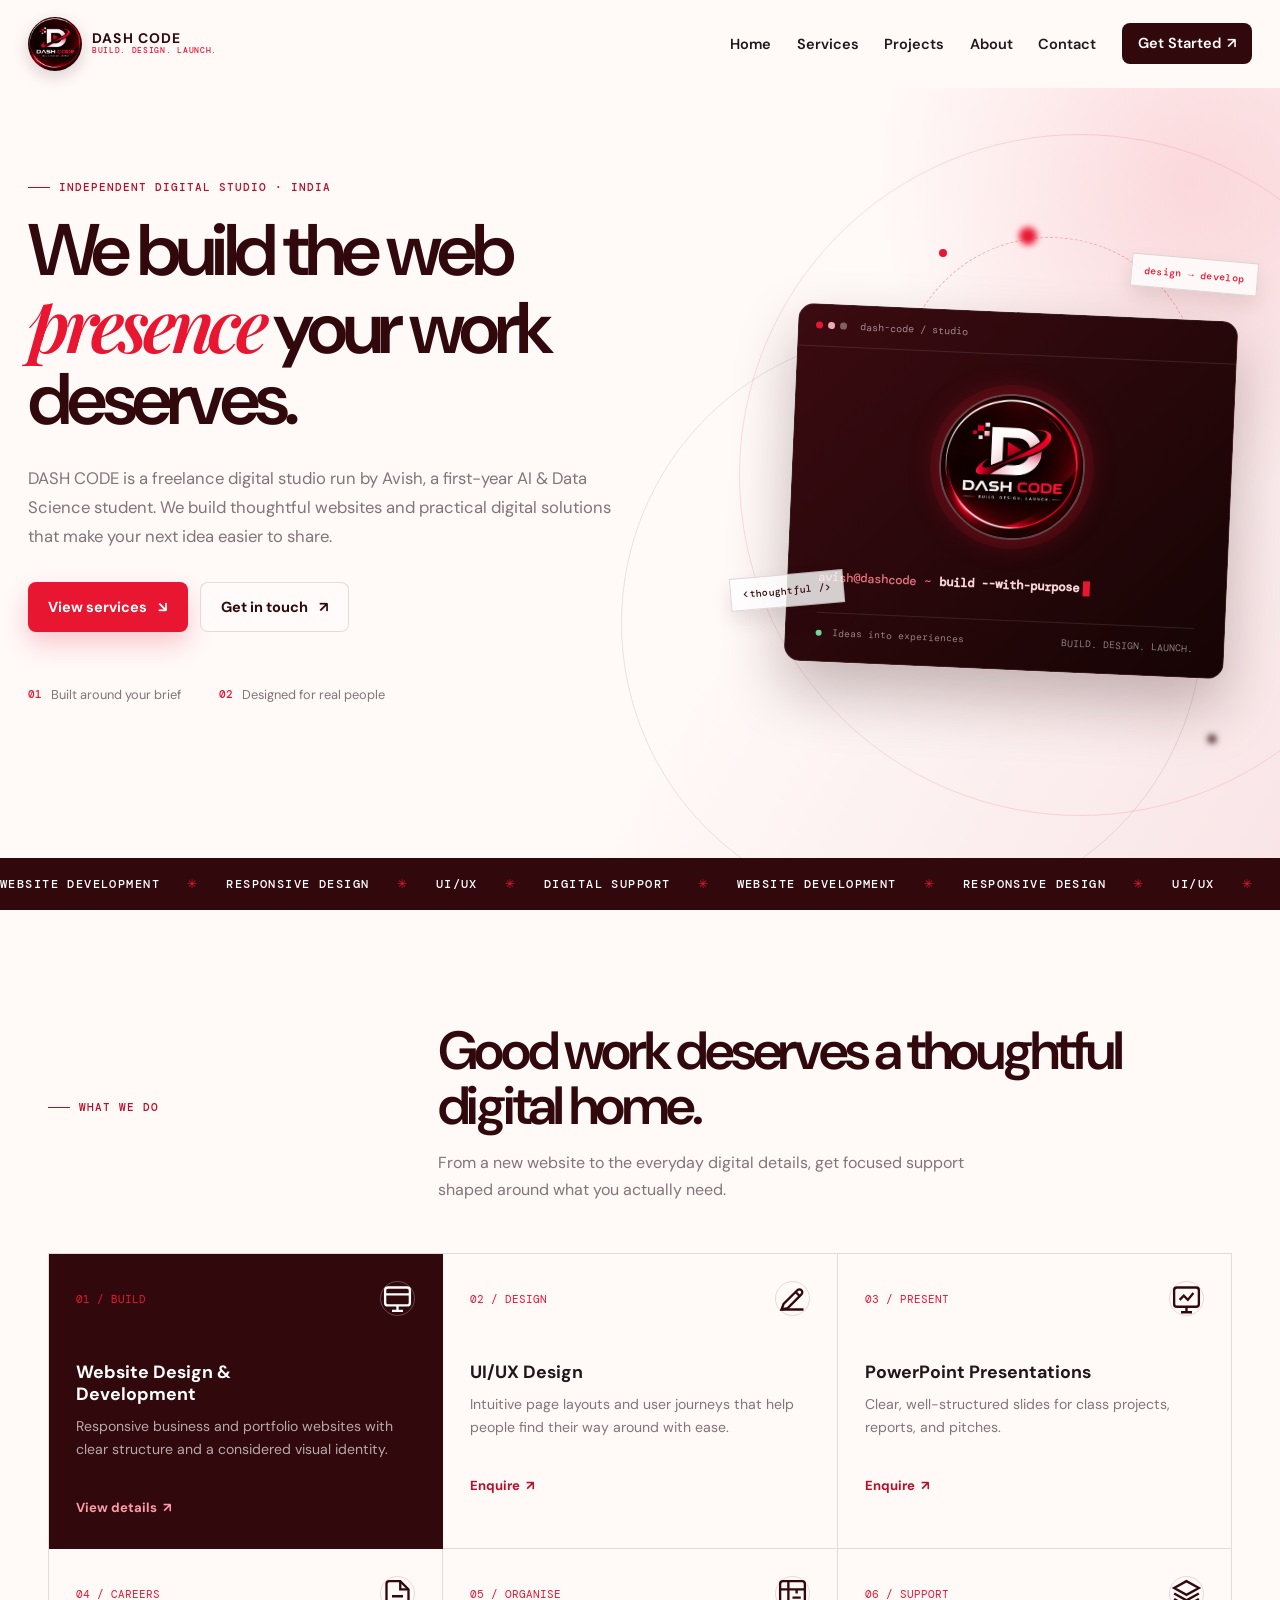
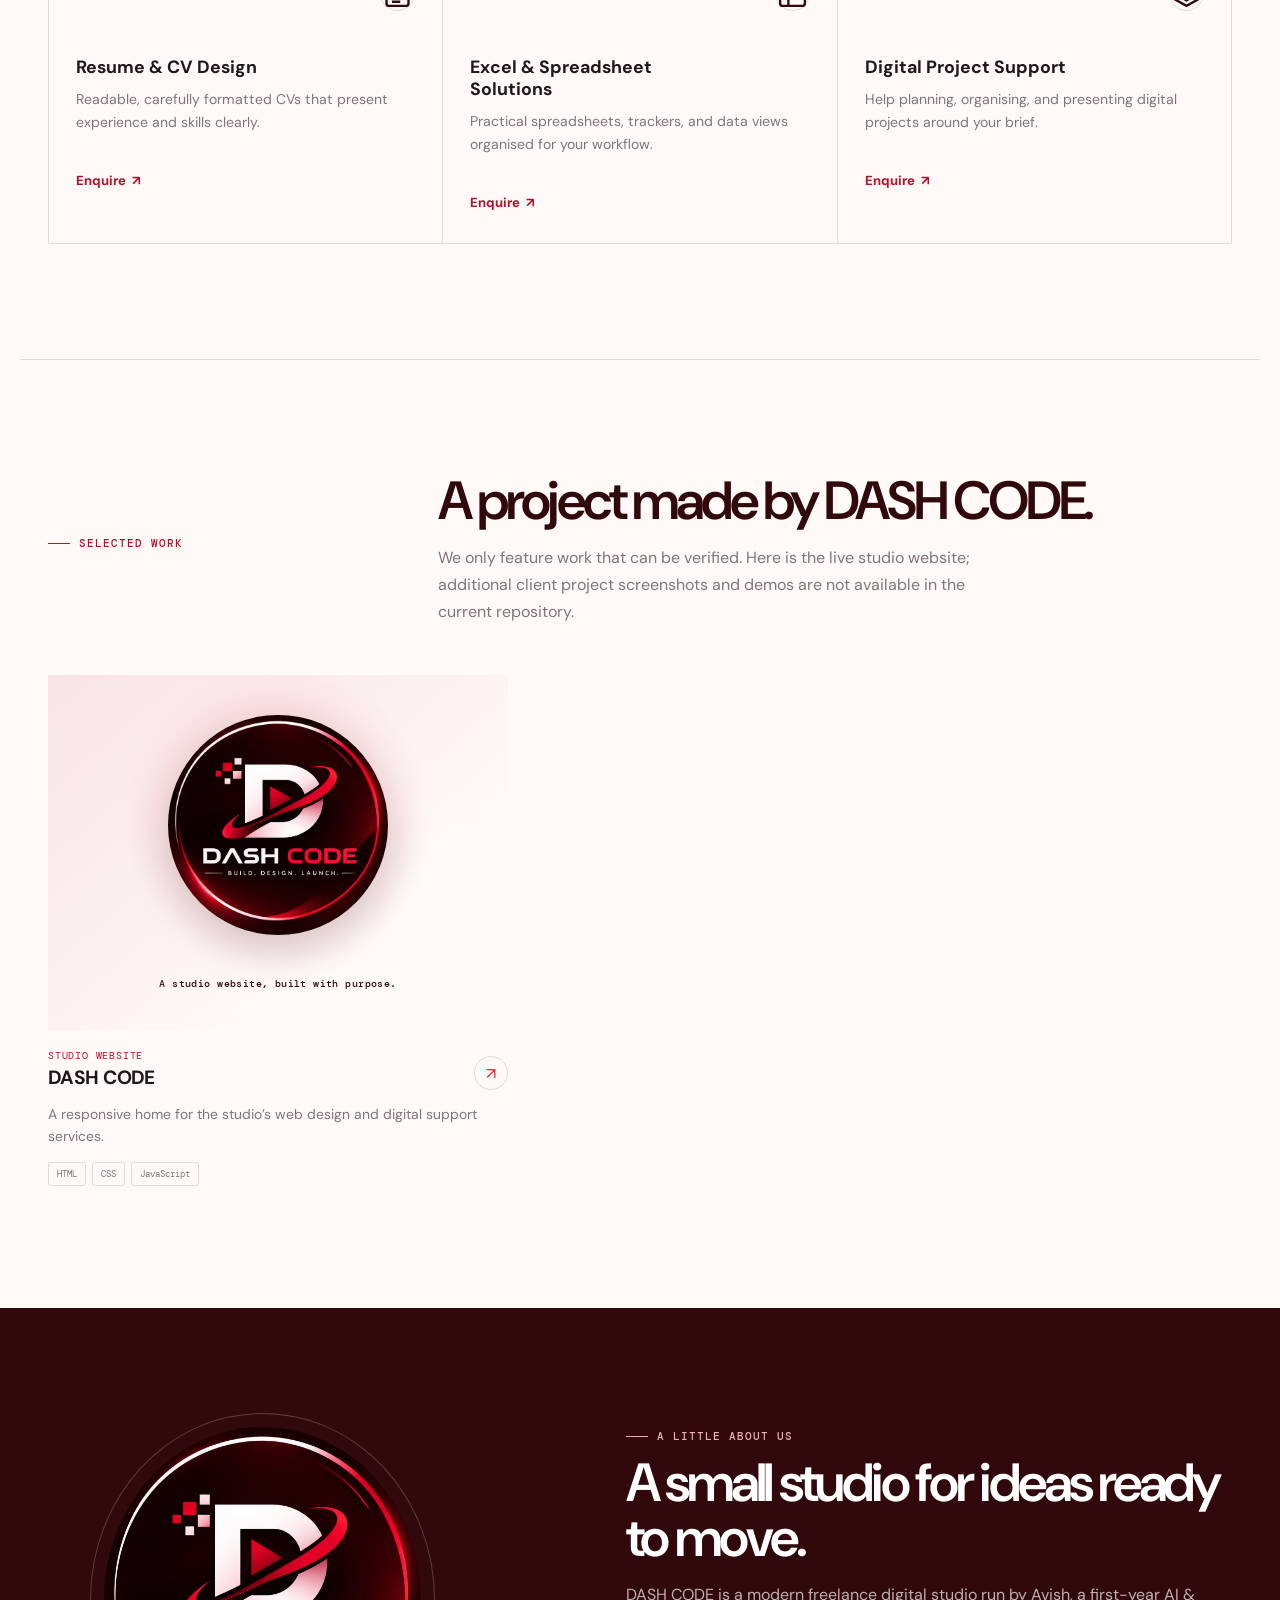
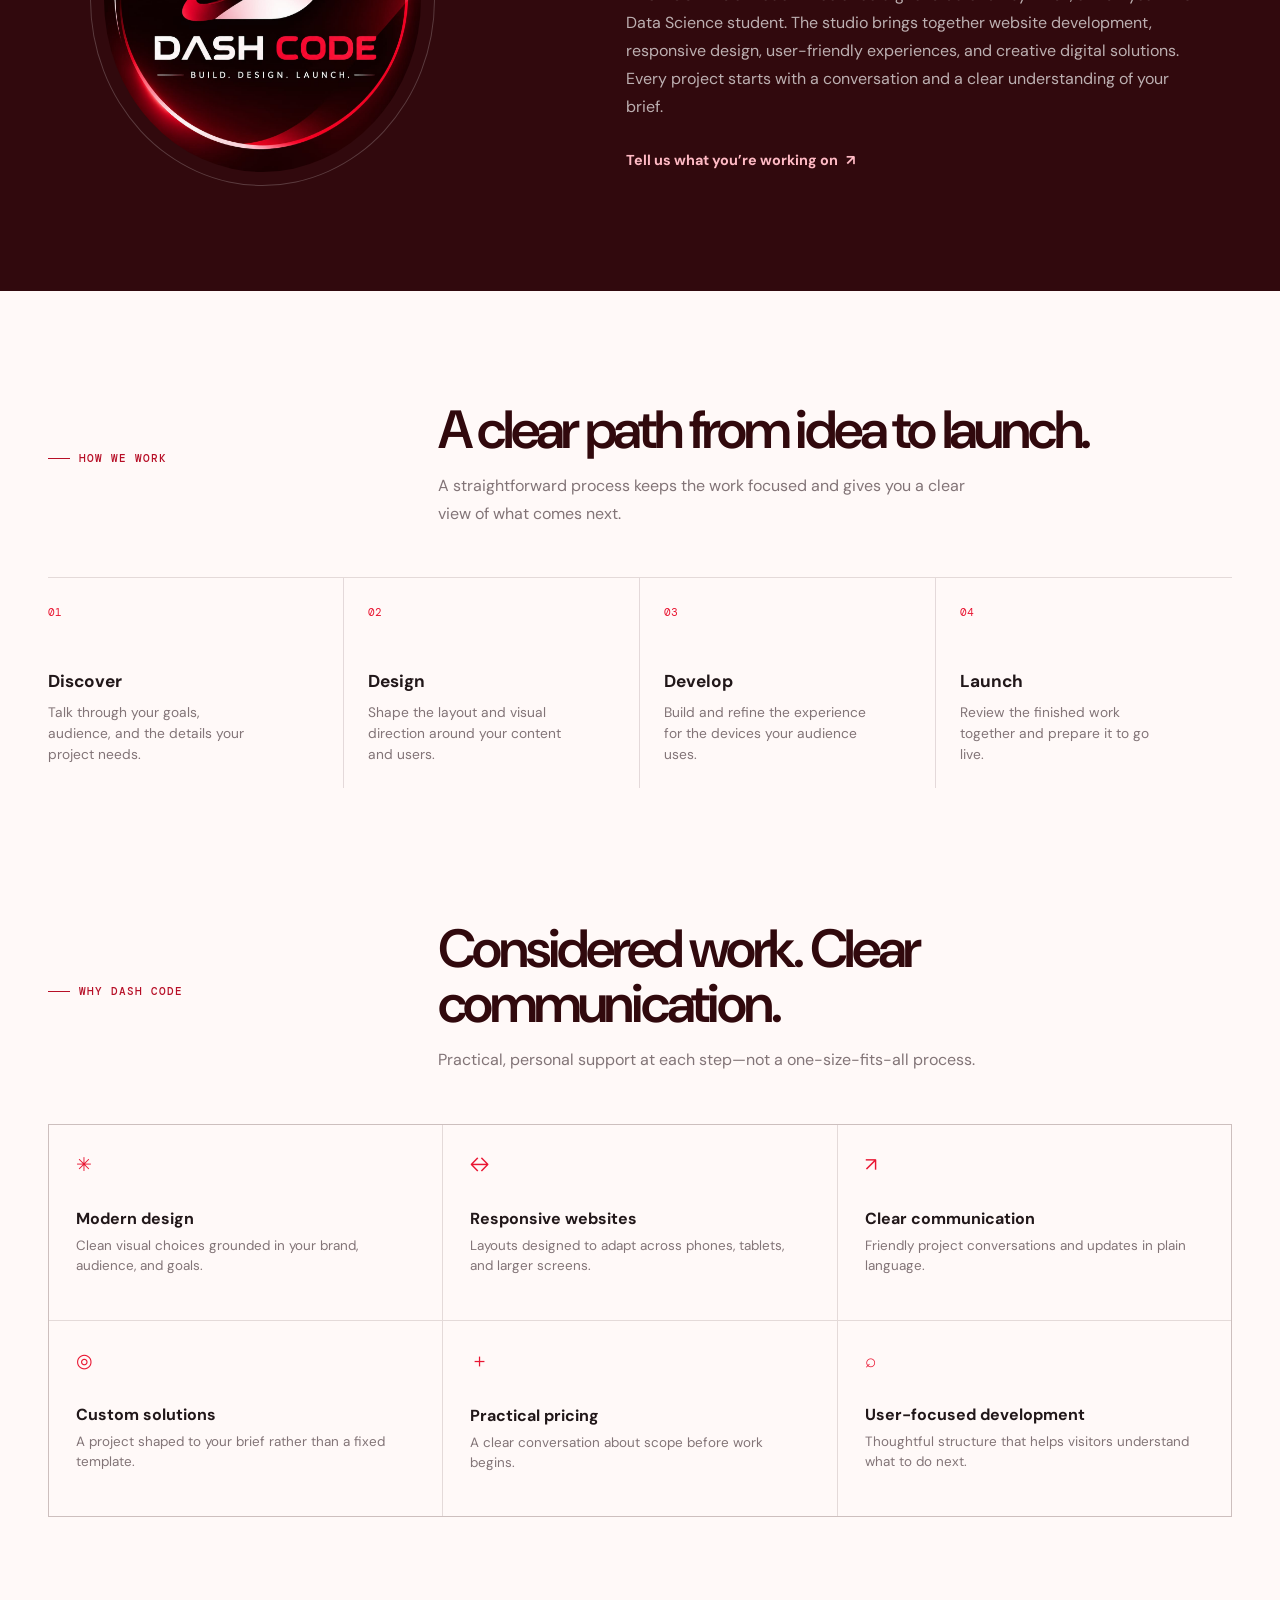
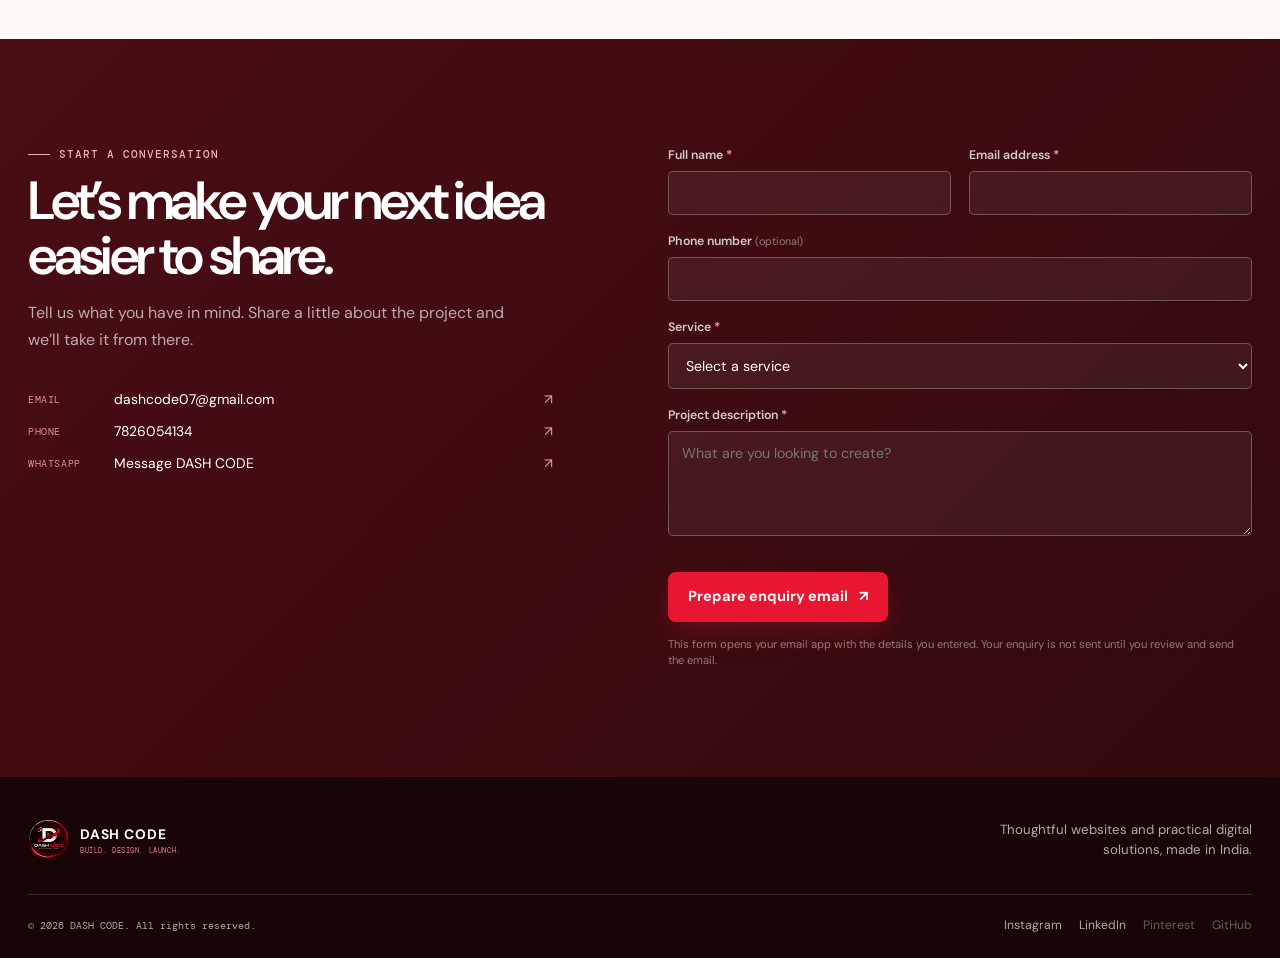
==== commit bb0c0e4d: "Redesign DASH CODE studio website Co-authored-by: Copilot <223556219+Copilot@users.noreply.github.co" ====
--- a/index.html
+++ b/index.html
@@ -1,148 +1,306 @@
-﻿<!DOCTYPE html>
+<!DOCTYPE html>
 <html lang="en">
 <head>
     <meta charset="UTF-8">
-    <meta name="viewport" content="width=device-width, initial-scale=1.0">
-    <title>DashCode — Freelance Web Developer</title>
-    <meta name="description" content="DashCode is a freelance studio building websites, presentations, resumes, spreadsheets and project work for students and small businesses.">
-    <link rel="icon" href="assets/logo-mark.svg" type="image/svg+xml">
+    <meta name="viewport" content="width=device-width, initial-scale=1">
+    <meta name="theme-color" content="#31090D">
+    <title>DASH CODE | Freelance Web Developer &amp; Website Design in India</title>
+    <meta name="description" content="DASH CODE is an independent digital studio building modern business websites, portfolio sites, and practical digital solutions in India.">
+    <link rel="canonical" href="https://dashcode.co.in/">
+    <link rel="icon" href="assets/dash-code-logo.png" type="image/png">
+    <link rel="apple-touch-icon" href="assets/dash-code-logo.png">
+    <meta property="og:type" content="website">
+    <meta property="og:site_name" content="DASH CODE">
+    <meta property="og:title" content="DASH CODE | Build. Design. Launch.">
+    <meta property="og:description" content="Independent web development and digital design in India. Thoughtful websites, built around your work.">
+    <meta property="og:url" content="https://dashcode.co.in/">
+    <meta property="og:image" content="https://dashcode.co.in/assets/dash-code-logo.png">
+    <meta property="og:image:alt" content="DASH CODE logo with the BUILD. DESIGN. LAUNCH. tagline">
+    <meta name="twitter:card" content="summary">
+    <meta name="twitter:title" content="DASH CODE | Build. Design. Launch.">
+    <meta name="twitter:description" content="Independent web development and digital design in India.">
+    <meta name="twitter:image" content="https://dashcode.co.in/assets/dash-code-logo.png">
+    <link rel="preconnect" href="https://fonts.googleapis.com">
+    <link rel="preconnect" href="https://fonts.gstatic.com" crossorigin>
+    <link href="https://fonts.googleapis.com/css2?family=DM+Mono:wght@400;500&family=DM+Sans:opsz,wght@9..40,400;9..40,500;9..40,600;9..40,700&family=Playfair+Display:ital,wght@0,600;0,700;1,600;1,700&display=swap" rel="stylesheet">
     <link rel="stylesheet" href="style.css">
     <script src="script.js" defer></script>
+    <script type="application/ld+json">
+        {
+            "@context": "https://schema.org",
+            "@type": "ProfessionalService",
+            "name": "DASH CODE",
+            "url": "https://dashcode.co.in/",
+            "logo": "https://dashcode.co.in/assets/dash-code-logo.png",
+            "image": "https://dashcode.co.in/assets/dash-code-logo.png",
+            "description": "An independent digital studio offering website development, responsive design, and practical digital services in India.",
+            "email": "dashcode07@gmail.com",
+            "telephone": "+917826054134",
+            "areaServed": "India",
+            "sameAs": [
+                "https://www.instagram.com/dash_.code_?igsh=MW16OGE1c2kxMGt5ZA==",
+                "https://www.linkedin.com/in/avish-v-30b599417?utm_source=share_via&utm_content=profile&utm_medium=member_android"
+            ],
+            "knowsAbout": [
+                "Freelance web development",
+                "Business website design",
+                "Portfolio website development",
+                "Responsive web design",
+                "UI/UX design"
+            ]
+        }
+    </script>
 </head>
 <body>
-    <div class="progress-bar" id="progressBar"></div>
-
-    <nav class="nav" id="nav">
-        <a href="index.html" class="brand">
-            <img src="assets/logo-mark.svg" alt="DashCode logo" class="brand-mark">
-            <span class="brand-text">DASH<span>CODE</span></span>
-        </a>
-        <button class="nav-toggle" id="navToggle" aria-label="Toggle menu">
-            <span></span><span></span><span></span>
-        </button>
-        <ul class="nav-links" id="navLinks">
-            <li><a href="#home">Home</a></li>
-            <li><a href="#services">Services</a></li>
-            <li><a href="#portfolio">Portfolio</a></li>
-            <li><a href="web-design.html">Web Design</a></li>
-            <li><a href="#contact" class="nav-cta">Contact</a></li>
-        </ul>
-    </nav>
-
-    <section class="hero" id="home">
-        <div class="hero-glow" aria-hidden="true"></div>
-        <div class="hero-inner">
-            <div class="hero-copy reveal">
-                <p class="eyebrow">// freelance web developer</p>
-                <h1>We build the web <span class="accent">presence</span> your work deserves.</h1>
-                <p class="hero-sub">DashCode is a freelance studio run by Avish, a first-year AI &amp; Data Science student who designs and ships polished, user-friendly websites — plus the presentations, resumes and spreadsheets that go with them.</p>
-                <div class="hero-actions">
-                    <a href="#services" class="btn btn-primary">View services</a>
-                    <a href="#contact" class="btn btn-outline">Get in touch</a>
-                </div>
-            </div>
-            <div class="hero-panel reveal">
-                <div class="terminal">
-                    <div class="terminal-bar">
-                        <span class="dot dot-red"></span><span class="dot dot-white"></span><span class="dot dot-outline"></span>
-                        <span class="terminal-title">dashcode — zsh</span>
-                    </div>
-                    <div class="terminal-body">
-                        <img src="assets/logo-mark.svg" alt="DashCode emblem" class="terminal-logo">
-                        <p class="terminal-line"><span class="prompt">avish@dashcode</span><span class="colon">:~$</span> <span id="typedText"></span><span class="cursor">▌</span></p>
-                    </div>
-                </div>
-            </div>
+    <a class="skip-link" href="#main-content">Skip to content</a>
+    <div class="progress-bar" id="progressBar" aria-hidden="true"></div>
+    <header class="site-header">
+        <nav class="nav" id="nav" aria-label="Primary navigation">
+            <a href="#home" class="brand" aria-label="DASH CODE home">
+                <img src="assets/dash-code-logo.png" alt="DASH CODE logo" class="brand-logo" width="54" height="54" fetchpriority="high">
+                <span class="brand-copy"><strong>DASH CODE</strong><small>BUILD. DESIGN. LAUNCH.</small></span>
+            </a>
+            <button class="nav-toggle" id="navToggle" type="button" aria-label="Open navigation menu" aria-controls="navLinks" aria-expanded="false">
+                <span></span><span></span><span></span>
+            </button>
+            <ul class="nav-links" id="navLinks">
+                <li><a href="#home">Home</a></li>
+                <li><a href="#services">Services</a></li>
+                <li><a href="#portfolio">Projects</a></li>
+                <li><a href="#about">About</a></li>
+                <li><a href="#contact">Contact</a></li>
+                <li><a href="#contact" class="nav-cta">Get Started <span aria-hidden="true">↗</span></a></li>
+            </ul>
+        </nav>
+    </header>
+
+    <main id="main-content">
+        <section class="hero" id="home">
+            <div class="hero-orb hero-orb-one" aria-hidden="true"></div>
+            <div class="hero-orb hero-orb-two" aria-hidden="true"></div>
+            <div class="hero-inner">
+                <div class="hero-copy reveal">
+                    <p class="eyebrow"><span aria-hidden="true"></span> Independent digital studio · India</p>
+                    <h1>We build the web <em>presence</em> your work deserves.</h1>
+                    <p class="hero-sub">DASH CODE is a freelance digital studio run by Avish, a first-year AI &amp; Data Science student. We build thoughtful websites and practical digital solutions that make your next idea easier to share.</p>
+                    <div class="hero-actions">
+                        <a href="#services" class="btn btn-primary">View services <span aria-hidden="true">↘</span></a>
+                        <a href="#contact" class="btn btn-ghost">Get in touch <span aria-hidden="true">↗</span></a>
+                    </div>
+                    <dl class="hero-notes" aria-label="Studio focus">
+                        <div><dt>01</dt><dd>Built around your brief</dd></div>
+                        <div><dt>02</dt><dd>Designed for real people</dd></div>
+                    </dl>
+                </div>
+                <div class="hero-visual reveal" aria-label="DASH CODE development terminal illustration">
+                    <div class="logo-halo" aria-hidden="true"></div>
+                    <div class="terminal">
+                        <div class="terminal-bar">
+                            <span class="terminal-dots" aria-hidden="true"><i></i><i></i><i></i></span>
+                            <span>dash-code / studio</span>
+                        </div>
+                        <div class="terminal-content">
+                            <div class="terminal-brand">
+                                <img src="assets/dash-code-logo.png" alt="DASH CODE logo: geometric D monogram, crimson orbit, and studio tagline" width="146" height="146">
+                            </div>
+                            <p><b>avish@dashcode</b><span>~</span><strong id="typedText">build --with-purpose</strong><i class="cursor" aria-hidden="true"></i></p>
+                            <div class="terminal-status"><span><i></i> Ideas into experiences</span><span>BUILD. DESIGN. LAUNCH.</span></div>
+                        </div>
+                    </div>
+                    <span class="code-tag tag-one" aria-hidden="true">&lt;thoughtful /&gt;</span>
+                    <span class="code-tag tag-two" aria-hidden="true">design → develop</span>
+                </div>
+            </div>
+        </section>
+
+        <div class="trust-strip" aria-label="Studio capabilities">
+            <p>WEBSITE DEVELOPMENT <span>✳</span> RESPONSIVE DESIGN <span>✳</span> UI/UX <span>✳</span> DIGITAL SUPPORT <span>✳</span> WEBSITE DEVELOPMENT <span>✳</span> RESPONSIVE DESIGN <span>✳</span> UI/UX <span>✳</span> DIGITAL SUPPORT</p>
         </div>
-    </section>
-
-    <div class="marquee" aria-hidden="true">
-        <div class="marquee-track">
-            <span>HTML</span><span>CSS</span><span>JAVASCRIPT</span><span>JAVA</span><span>PYTHON</span><span>SQL</span><span>UI/UX DESIGN</span>
-            <span>HTML</span><span>CSS</span><span>JAVASCRIPT</span><span>JAVA</span><span>PYTHON</span><span>SQL</span><span>UI/UX DESIGN</span>
+
+        <section class="section services-section" id="services" aria-labelledby="services-title">
+            <div class="section-heading reveal">
+                <p class="eyebrow"><span aria-hidden="true"></span> What we do</p>
+                <div>
+                    <h2 id="services-title">Good work deserves a thoughtful digital home.</h2>
+                    <p>From a new website to the everyday digital details, get focused support shaped around what you actually need.</p>
+                </div>
+            </div>
+            <div class="services-grid">
+                <article class="service-card featured reveal">
+                    <div class="service-top"><span class="service-number">01 / BUILD</span><span class="service-icon" aria-hidden="true"><svg viewBox="0 0 24 24" fill="none" stroke="currentColor" stroke-width="1.7"><rect x="3" y="4" width="18" height="13" rx="2"/><path d="M8 21h8M12 17v4M3 9h18"/></svg></span></div>
+                    <h3>Website Design &amp; Development</h3>
+                    <p>Responsive business and portfolio websites with clear structure and a considered visual identity.</p>
+                    <a href="web-design.html">View details <span aria-hidden="true">↗</span></a>
+                </article>
+                <article class="service-card reveal">
+                    <div class="service-top"><span class="service-number">02 / DESIGN</span><span class="service-icon" aria-hidden="true"><svg viewBox="0 0 24 24" fill="none" stroke="currentColor" stroke-width="1.7"><path d="m4 20 4.5-1 10-10a2.1 2.1 0 0 0-3-3l-10 10L4 20Z"/><path d="m14 7 3 3M4 20h16"/></svg></span></div>
+                    <h3>UI/UX Design</h3>
+                    <p>Intuitive page layouts and user journeys that help people find their way around with ease.</p>
+                    <a href="#contact" data-service="UI/UX Design">Enquire <span aria-hidden="true">↗</span></a>
+                </article>
+                <article class="service-card reveal">
+                    <div class="service-top"><span class="service-number">03 / PRESENT</span><span class="service-icon" aria-hidden="true"><svg viewBox="0 0 24 24" fill="none" stroke="currentColor" stroke-width="1.7"><rect x="3" y="4" width="18" height="14" rx="2"/><path d="M8 22h8m-4-4v4m-5-9 3-3 3 3 4-5"/></svg></span></div>
+                    <h3>PowerPoint Presentations</h3>
+                    <p>Clear, well-structured slides for class projects, reports, and pitches.</p>
+                    <a href="#contact" data-service="PowerPoint Presentations">Enquire <span aria-hidden="true">↗</span></a>
+                </article>
+                <article class="service-card reveal">
+                    <div class="service-top"><span class="service-number">04 / CAREERS</span><span class="service-icon" aria-hidden="true"><svg viewBox="0 0 24 24" fill="none" stroke="currentColor" stroke-width="1.7"><path d="M14 3H6a2 2 0 0 0-2 2v14a2 2 0 0 0 2 2h12a2 2 0 0 0 2-2V9z"/><path d="M14 3v6h6M8 14h8m-8 4h6"/></svg></span></div>
+                    <h3>Resume &amp; CV Design</h3>
+                    <p>Readable, carefully formatted CVs that present experience and skills clearly.</p>
+                    <a href="#contact" data-service="Resume &amp; CV Design">Enquire <span aria-hidden="true">↗</span></a>
+                </article>
+                <article class="service-card reveal">
+                    <div class="service-top"><span class="service-number">05 / ORGANISE</span><span class="service-icon" aria-hidden="true"><svg viewBox="0 0 24 24" fill="none" stroke="currentColor" stroke-width="1.7"><rect x="3" y="3" width="18" height="18" rx="2"/><path d="M3 9h18M9 3v18m6-12v3m-3 3h6"/></svg></span></div>
+                    <h3>Excel &amp; Spreadsheet Solutions</h3>
+                    <p>Practical spreadsheets, trackers, and data views organised for your workflow.</p>
+                    <a href="#contact" data-service="Excel &amp; Spreadsheet Solutions">Enquire <span aria-hidden="true">↗</span></a>
+                </article>
+                <article class="service-card reveal">
+                    <div class="service-top"><span class="service-number">06 / SUPPORT</span><span class="service-icon" aria-hidden="true"><svg viewBox="0 0 24 24" fill="none" stroke="currentColor" stroke-width="1.7"><path d="M12 3 3 8l9 5 9-5-9-5Z"/><path d="m3 12 9 5 9-5M3 16l9 5 9-5"/></svg></span></div>
+                    <h3>Digital Project Support</h3>
+                    <p>Help planning, organising, and presenting digital projects around your brief.</p>
+                    <a href="#contact" data-service="Digital Project Support">Enquire <span aria-hidden="true">↗</span></a>
+                </article>
+            </div>
+        </section>
+
+        <section class="section portfolio-section" id="portfolio" aria-labelledby="portfolio-title">
+            <div class="section-heading reveal">
+                <p class="eyebrow"><span aria-hidden="true"></span> Selected work</p>
+                <div>
+                    <h2 id="portfolio-title">A project made by DASH CODE.</h2>
+                    <p>We only feature work that can be verified. Here is the live studio website; additional client project screenshots and demos are not available in the current repository.</p>
+                </div>
+            </div>
+            <div class="project-grid">
+                <article class="project-card project-studio reveal">
+                    <a class="project-art project-studio-art" href="https://dashcode.co.in/" target="_blank" rel="noopener noreferrer" aria-label="Open the DASH CODE studio website">
+                        <img src="assets/dash-code-logo.png" alt="DASH CODE official brand logo" width="300" height="300" loading="lazy">
+                        <span class="studio-art-label">A studio website, built with purpose.</span>
+                    </a>
+                    <div class="project-info">
+                        <div><p>Studio website</p><h3>DASH CODE</h3></div>
+                        <a class="project-arrow" href="https://dashcode.co.in/" target="_blank" rel="noopener noreferrer" aria-label="View the DASH CODE website">↗</a>
+                    </div>
+                    <p class="project-copy">A responsive home for the studio’s web design and digital support services.</p>
+                    <ul class="project-tags" aria-label="Verified technologies"><li>HTML</li><li>CSS</li><li>JavaScript</li></ul>
+                </article>
+            </div>
+        </section>
+
+        <section class="about-band" id="about" aria-labelledby="about-title">
+            <div class="about-inner">
+                <div class="about-logo reveal">
+                    <img src="assets/dash-code-logo.png" alt="DASH CODE logo and BUILD. DESIGN. LAUNCH. tagline" width="345" height="345" loading="lazy">
+                </div>
+                <div class="about-copy reveal">
+                    <p class="eyebrow eyebrow-light"><span aria-hidden="true"></span> A little about us</p>
+                    <h2 id="about-title">A small studio for ideas ready to move.</h2>
+                    <p>DASH CODE is a modern freelance digital studio run by Avish, a first-year AI &amp; Data Science student. The studio brings together website development, responsive design, user-friendly experiences, and creative digital solutions. Every project starts with a conversation and a clear understanding of your brief.</p>
+                    <a class="text-link" href="#contact">Tell us what you’re working on <span aria-hidden="true">↗</span></a>
+                </div>
+            </div>
+        </section>
+
+        <section class="section process-section" aria-labelledby="process-title">
+            <div class="section-heading reveal">
+                <p class="eyebrow"><span aria-hidden="true"></span> How we work</p>
+                <div>
+                    <h2 id="process-title">A clear path from idea to launch.</h2>
+                    <p>A straightforward process keeps the work focused and gives you a clear view of what comes next.</p>
+                </div>
+            </div>
+            <ol class="process-list">
+                <li class="reveal"><span>01</span><h3>Discover</h3><p>Talk through your goals, audience, and the details your project needs.</p></li>
+                <li class="reveal"><span>02</span><h3>Design</h3><p>Shape the layout and visual direction around your content and users.</p></li>
+                <li class="reveal"><span>03</span><h3>Develop</h3><p>Build and refine the experience for the devices your audience uses.</p></li>
+                <li class="reveal"><span>04</span><h3>Launch</h3><p>Review the finished work together and prepare it to go live.</p></li>
+            </ol>
+        </section>
+
+        <section class="section reasons-section" aria-labelledby="reasons-title">
+            <div class="section-heading reveal">
+                <p class="eyebrow"><span aria-hidden="true"></span> Why DASH CODE</p>
+                <div>
+                    <h2 id="reasons-title">Considered work. Clear communication.</h2>
+                    <p>Practical, personal support at each step—not a one-size-fits-all process.</p>
+                </div>
+            </div>
+            <div class="reasons-grid">
+                <article class="reason reveal"><span aria-hidden="true">✳</span><h3>Modern design</h3><p>Clean visual choices grounded in your brand, audience, and goals.</p></article>
+                <article class="reason reveal"><span aria-hidden="true">↔</span><h3>Responsive websites</h3><p>Layouts designed to adapt across phones, tablets, and larger screens.</p></article>
+                <article class="reason reveal"><span aria-hidden="true">↗</span><h3>Clear communication</h3><p>Friendly project conversations and updates in plain language.</p></article>
+                <article class="reason reveal"><span aria-hidden="true">◎</span><h3>Custom solutions</h3><p>A project shaped to your brief rather than a fixed template.</p></article>
+                <article class="reason reveal"><span aria-hidden="true">＋</span><h3>Practical pricing</h3><p>A clear conversation about scope before work begins.</p></article>
+                <article class="reason reveal"><span aria-hidden="true">⌕</span><h3>User-focused development</h3><p>Thoughtful structure that helps visitors understand what to do next.</p></article>
+            </div>
+        </section>
+
+        <section class="contact-wrap" id="contact" aria-labelledby="contact-title">
+            <div class="contact-inner">
+                <div class="contact-intro reveal">
+                    <p class="eyebrow eyebrow-light"><span aria-hidden="true"></span> Start a conversation</p>
+                    <h2 id="contact-title">Let’s make your next idea easier to share.</h2>
+                    <p>Tell us what you have in mind. Share a little about the project and we’ll take it from there.</p>
+                    <div class="contact-direct">
+                        <a href="mailto:dashcode07@gmail.com"><span>Email</span>dashcode07@gmail.com<i aria-hidden="true">↗</i></a>
+                        <a href="tel:7826054134"><span>Phone</span>7826054134<i aria-hidden="true">↗</i></a>
+                        <a href="https://wa.me/917826054134?text=Hello%20DASH%20CODE%2C%20I%27d%20like%20to%20discuss%20a%20project." target="_blank" rel="noopener noreferrer"><span>WhatsApp</span>Message DASH CODE<i aria-hidden="true">↗</i></a>
+                    </div>
+                </div>
+                <form class="enquiry-form reveal" id="enquiryForm" action="mailto:dashcode07@gmail.com" method="post" enctype="text/plain">
+                    <div class="form-row">
+                        <label for="fullName">Full name <b aria-hidden="true">*</b></label>
+                        <input id="fullName" name="fullName" type="text" autocomplete="name" maxlength="100" required>
+                    </div>
+                    <div class="form-row">
+                        <label for="email">Email address <b aria-hidden="true">*</b></label>
+                        <input id="email" name="email" type="email" autocomplete="email" maxlength="254" required>
+                    </div>
+                    <div class="form-row">
+                        <label for="phone">Phone number <small>(optional)</small></label>
+                        <input id="phone" name="phone" type="tel" autocomplete="tel" inputmode="tel" maxlength="32" pattern="[+0-9() .-]{7,32}" title="Enter a phone number using digits, spaces, +, parentheses, periods, or hyphens.">
+                    </div>
+                    <div class="form-row">
+                        <label for="service">Service <b aria-hidden="true">*</b></label>
+                        <select id="service" name="service" required>
+                            <option value="" selected disabled>Select a service</option>
+                            <option>Website Design &amp; Development</option>
+                            <option>UI/UX Design</option>
+                            <option>PowerPoint Presentations</option>
+                            <option>Resume &amp; CV Design</option>
+                            <option>Excel &amp; Spreadsheet Solutions</option>
+                            <option>Digital Project Support</option>
+                            <option>Something else</option>
+                        </select>
+                    </div>
+                    <div class="form-row">
+                        <label for="project">Project description <b aria-hidden="true">*</b></label>
+                        <textarea id="project" name="project" rows="4" maxlength="2000" required placeholder="What are you looking to create?"></textarea>
+                    </div>
+                    <p class="form-error" id="formError" role="status" aria-live="polite"></p>
+                    <button class="btn btn-primary" type="submit">Prepare enquiry email <span aria-hidden="true">↗</span></button>
+                    <p class="form-note">This form opens your email app with the details you entered. Your enquiry is not sent until you review and send the email.</p>
+                </form>
+            </div>
+        </section>
+    </main>
+
+    <footer class="site-footer">
+        <div class="footer-top">
+            <a href="#home" class="footer-brand"><img src="assets/dash-code-logo.png" alt="DASH CODE logo" width="41" height="41" loading="lazy"><span>DASH CODE<small>BUILD. DESIGN. LAUNCH.</small></span></a>
+            <p>Thoughtful websites and practical digital solutions, made in India.</p>
         </div>
-    </div>
-
-    <section class="section" id="services">
-        <p class="eyebrow center">$ services --list</p>
-        <h2 class="section-title">What I can build for you</h2>
-        <div class="services-grid">
-            <div class="card reveal">
-                <div class="card-icon">
-                    <svg width="22" height="22" viewBox="0 0 24 24" fill="none" stroke="currentColor" stroke-width="2"><rect x="3" y="3" width="18" height="14" rx="2"/><path d="M8 21h8M12 17v4"/></svg>
-                </div>
-                <h3>PPT Presentations</h3>
-                <p>Clean, well-structured slide decks for class projects, pitches and reports that present your ideas clearly.</p>
-            </div>
-            <div class="card reveal">
-                <div class="card-icon">
-                    <svg width="22" height="22" viewBox="0 0 24 24" fill="none" stroke="currentColor" stroke-width="2"><path d="M14 3v4a1 1 0 0 0 1 1h4"/><path d="M17 21H7a2 2 0 0 1-2-2V5a2 2 0 0 1 2-2h7l5 5v11a2 2 0 0 1-2 2Z"/><path d="M9 13h6M9 17h6"/></svg>
-                </div>
-                <h3>Resume &amp; CV Design</h3>
-                <p>ATS-friendly, well-formatted resumes that highlight your strengths and get you noticed by recruiters.</p>
-            </div>
-            <div class="card reveal">
-                <div class="card-icon">
-                    <svg width="22" height="22" viewBox="0 0 24 24" fill="none" stroke="currentColor" stroke-width="2"><rect x="3" y="3" width="18" height="18" rx="2"/><path d="M3 9h18M9 21V9"/></svg>
-                </div>
-                <h3>Excel &amp; Spreadsheets</h3>
-                <p>Trackers, dashboards and data sheets built with formulas and formatting that actually make sense.</p>
-            </div>
-            <div class="card reveal">
-                <div class="card-icon">
-                    <svg width="22" height="22" viewBox="0 0 24 24" fill="none" stroke="currentColor" stroke-width="2"><path d="M12 2 2 7l10 5 10-5-10-5Z"/><path d="M2 17l10 5 10-5M2 12l10 5 10-5"/></svg>
-                </div>
-                <h3>Project &amp; Assignment Work</h3>
-                <p>Hands-on help with academic and technical project work, from planning through to a finished submission.</p>
+        <div class="footer-bottom">
+            <p>© 2026 DASH CODE. All rights reserved.</p>
+            <div class="socials" aria-label="Social profiles">
+                <a href="https://www.instagram.com/dash_.code_?igsh=MW16OGE1c2kxMGt5ZA==" target="_blank" rel="noopener noreferrer">Instagram</a>
+                <a href="https://www.linkedin.com/in/avish-v-30b599417?utm_source=share_via&utm_content=profile&utm_medium=member_android" target="_blank" rel="noopener noreferrer">LinkedIn</a>
+                <span title="Official account link not yet supplied">Pinterest</span>
+                <span title="Official account link not yet supplied">GitHub</span>
             </div>
         </div>
-        <p class="services-note reveal">Looking for a website instead? Explore our <a href="web-design.html">dedicated web design &amp; development services →</a></p>
-    </section>
-
-    <section class="section" id="portfolio">
-        <p class="eyebrow center">$ open portfolio</p>
-        <h2 class="section-title">Recent work</h2>
-        <div class="portfolio-grid">
-            <div class="card reveal">
-                <div class="card-icon">
-                    <svg width="22" height="22" viewBox="0 0 24 24" fill="none" stroke="currentColor" stroke-width="2"><circle cx="12" cy="8" r="4"/><path d="M6 21v-2a4 4 0 0 1 4-4h4a4 4 0 0 1 4 4v2"/></svg>
-                </div>
-                <h3>Jewellery Website</h3>
-                <p>A elegant storefront design built to showcase a jewellery brand's collection online.</p>
-            </div>
-            <div class="card reveal">
-                <div class="card-icon">
-                    <svg width="22" height="22" viewBox="0 0 24 24" fill="none" stroke="currentColor" stroke-width="2"><rect x="4" y="4" width="16" height="16" rx="3"/><path d="M4 9h16"/></svg>
-                </div>
-                <h3>Personal Portfolio</h3>
-                <p>A polished personal portfolio website for showcasing skills, projects and contact details.</p>
-            </div>
-            <div class="card reveal">
-                <div class="card-icon">
-                    <svg width="22" height="22" viewBox="0 0 24 24" fill="none" stroke="currentColor" stroke-width="2"><path d="M6 2 3 6v14a2 2 0 0 0 2 2h14a2 2 0 0 0 2-2V6l-3-4Z"/><path d="M3 6h18M16 10a4 4 0 0 1-8 0"/></svg>
-                </div>
-                <h3>E-commerce Website</h3>
-                <p>A full storefront design concept covering product listings, cart flow and checkout pages.</p>
-            </div>
-        </div>
-    </section>
-
-    <section class="section" id="contact">
-        <div class="contact-section reveal">
-            <p class="eyebrow center contact-eyebrow">$ contact --send</p>
-            <h2 class="section-title">Let's work together</h2>
-            <ul class="contact-list">
-                <li><a href="tel:7826054134">📞 7826054134</a></li>
-                <li><a href="mailto:dashcode07@gmail.com">✉️ dashcode07@gmail.com</a></li>
-                <li><a href="https://www.linkedin.com/in/avish-v-30b599417?utm_source=share_via&utm_content=profile&utm_medium=member_android" target="_blank" rel="noopener">LinkedIn</a></li>
-                <li><a href="https://www.instagram.com/dash_.code_?igsh=MW16OGE1c2kxMGt5ZA==" target="_blank" rel="noopener">Instagram</a></li>
-            </ul>
-            <p class="contact-note">Need a website built or redesigned? See the <a href="web-design.html">web design &amp; development services →</a></p>
-        </div>
-    </section>
-
-    <footer>
-        <p>&copy; 2026 <a href="index.html">DashCode</a>. All rights reserved.</p>
     </footer>
 </body>
 </html>
--- a/style.css
+++ b/style.css
@@ -1,577 +1,111 @@
-﻿@import url('https://fonts.googleapis.com/css2?family=Space+Grotesk:wght@500;600;700&family=Inter:wght@400;500;600&family=JetBrains+Mono:wght@400;500&display=swap');
-
 :root {
-    --red: #E11429;
-    --red-dark: #9C0D1E;
-    --red-deep: #2A0407;
-    --red-soft: #FFECEE;
-    --red-border: rgba(225, 20, 41, 0.22);
-    --ink: #1A0E0F;
-    --muted: #7A6265;
-    --paper: #FFFBFB;
+    --red: #E91632;
+    --red-dark: #B70F27;
+    --burgundy: #31090D;
+    --ink: #211719;
+    --muted: #827477;
+    --paper: #FFF9F8;
+    --blush: #F6D5DA;
     --white: #FFFFFF;
-    --font-display: 'Space Grotesk', sans-serif;
-    --font-body: 'Inter', sans-serif;
-    --font-mono: 'JetBrains Mono', monospace;
+    --line: rgba(49, 9, 13, .13);
+    --mono: 'DM Mono', monospace;
+    --sans: 'DM Sans', sans-serif;
+    --serif: 'Playfair Display', Georgia, serif;
 }
 
 * { box-sizing: border-box; }
-html { scroll-behavior: smooth; }
-body {
-    margin: 0;
-    font-family: var(--font-body);
-    background-color: var(--paper);
-    color: var(--ink);
-    min-height: 100vh;
-    overflow-x: hidden;
+html { scroll-behavior: smooth; scroll-padding-top: 96px; }
+body { margin: 0; overflow-x: hidden; background: var(--paper); color: var(--ink); font-family: var(--sans); font-size: 16px; }
+img { display: block; max-width: 100%; }
+a { color: inherit; }
+button, input, select, textarea { font: inherit; }
+button { cursor: pointer; }
+
+.skip-link { position: fixed; top: 8px; left: 8px; z-index: 2000; transform: translateY(-200%); padding: 10px 14px; background: var(--white); color: var(--burgundy); font-weight: 700; border-radius: 6px; }
+.skip-link:focus { transform: translateY(0); }
+.progress-bar { position: fixed; z-index: 1500; left: 0; top: 0; height: 3px; width: 0; background: linear-gradient(90deg, var(--red), #ff7789); transition: width .1s linear; }
+
+.nav { height: 88px; position: sticky; top: 0; z-index: 1000; display: flex; align-items: center; justify-content: space-between; gap: 24px; padding: 11px max(28px, calc((100% - 1240px) / 2)); background: rgba(255, 249, 248, .82); border-bottom: 1px solid transparent; backdrop-filter: blur(18px); transition: height .25s ease, box-shadow .25s ease, border-color .25s ease; }
+.nav.scrolled { height: 74px; border-color: var(--line); box-shadow: 0 8px 24px rgba(49, 9, 13, .06); }
+.brand { display: flex; align-items: center; gap: 10px; flex: 0 0 auto; color: var(--burgundy); text-decoration: none; }
+.brand-logo { width: 54px; height: 54px; object-fit: cover; border-radius: 50%; box-shadow: 0 5px 16px rgba(49, 9, 13, .18); }
+.brand-copy { display: grid; gap: 1px; line-height: 1; }
+.brand-copy strong { font-size: .87rem; letter-spacing: .085em; }
+.brand-copy small { color: var(--red); font: 500 .47rem/1.2 var(--mono); letter-spacing: .09em; white-space: nowrap; }
+.nav-links { display: flex; align-items: center; gap: clamp(18px, 2vw, 33px); margin: 0; padding: 0; list-style: none; }
+.nav-links a { position: relative; color: var(--ink); font-size: .91rem; font-weight: 600; text-decoration: none; }
+.nav-links a:not(.nav-cta)::after { position: absolute; bottom: -7px; left: 0; width: 0; height: 2px; background: var(--red); content: ''; transition: width .2s ease; }
+.nav-links a:not(.nav-cta):hover::after, .nav-links a:not(.nav-cta):focus-visible::after { width: 100%; }
+.nav-cta { display: inline-flex; align-items: center; gap: 6px; padding: 11px 16px; border-radius: 8px; background: var(--burgundy); color: var(--white) !important; transition: background .2s ease, transform .2s ease; }
+.nav-cta:hover { background: var(--red); transform: translateY(-2px); }
+.nav-toggle { display: none; width: 42px; height: 42px; padding: 9px; border: 1px solid var(--line); border-radius: 8px; background: transparent; }
+.nav-toggle span { display: block; width: 21px; height: 2px; margin: 4px auto; background: var(--burgundy); transition: transform .2s ease, opacity .2s ease; }
+.nav-toggle.open span:nth-child(1) { transform: translateY(6px) rotate(45deg); }.nav-toggle.open span:nth-child(2) { opacity: 0; }.nav-toggle.open span:nth-child(3) { transform: translateY(-6px) rotate(-45deg); }
+
+.hero { position: relative; isolation: isolate; min-height: min(770px, calc(100vh - 88px)); padding: 92px max(28px, calc((100% - 1240px) / 2)) 78px; overflow: hidden; background: radial-gradient(circle at 93% 12%, rgba(233, 22, 50, .12), transparent 23%), linear-gradient(120deg, #fff9f8 0%, #fff9f8 60%, #f9e5e7 100%); }
+.hero::before { position: absolute; z-index: -1; top: 6%; right: -11%; width: min(680px, 60vw); aspect-ratio: 1; border: 1px solid rgba(233, 22, 50, .13); border-radius: 50%; content: ''; }
+.hero::after { position: absolute; z-index: -1; right: 6%; bottom: -56px; width: min(580px, 48vw); aspect-ratio: 1; border: 1px solid rgba(49, 9, 13, .1); border-radius: 50%; content: ''; }
+.hero-inner { position: relative; z-index: 1; display: grid; grid-template-columns: minmax(0, 1.08fr) minmax(360px, .92fr); align-items: center; gap: clamp(42px, 7vw, 110px); max-width: 1240px; margin: 0 auto; }
+.eyebrow { display: flex; align-items: center; gap: 9px; margin: 0 0 20px; color: var(--red-dark); font: 500 .69rem/1.4 var(--mono); letter-spacing: .09em; text-transform: uppercase; }
+.eyebrow > span { width: 22px; height: 1px; background: currentColor; }
+.hero h1 { max-width: 650px; margin: 0; color: var(--burgundy); font-size: clamp(3rem, 5.7vw, 5.55rem); font-weight: 600; letter-spacing: -.065em; line-height: .98; }
+.hero h1 em { color: var(--red); font-family: var(--serif); font-weight: 600; letter-spacing: -.075em; }
+.hero-sub { max-width: 600px; margin: 28px 0 31px; color: var(--muted); font-size: 1.04rem; line-height: 1.75; }
+.hero-actions { display: flex; flex-wrap: wrap; gap: 12px; }
+.btn { display: inline-flex; align-items: center; justify-content: center; gap: 11px; min-height: 50px; padding: 13px 20px; border: 0; border-radius: 8px; font-family: var(--sans); font-size: .91rem; font-weight: 700; text-decoration: none; transition: transform .2s ease, box-shadow .2s ease, background .2s ease; }
+.btn:hover { transform: translateY(-3px); }
+.btn-primary { background: var(--red); color: var(--white); box-shadow: 0 12px 24px rgba(233, 22, 50, .21); }.btn-primary:hover { background: var(--red-dark); box-shadow: 0 16px 28px rgba(233, 22, 50, .27); }
+.btn-ghost { border: 1px solid var(--line); background: rgba(255,255,255,.42); color: var(--burgundy); }.btn-ghost:hover { border-color: var(--red); color: var(--red); }
+.btn-light { width: 100%; background: var(--white); color: var(--burgundy); }.btn-light:hover { box-shadow: 0 10px 25px rgba(0, 0, 0, .16); }
+.hero-notes { display: flex; gap: 38px; margin: 54px 0 0; }.hero-notes div { display: flex; align-items: center; gap: 9px; }.hero-notes dt { color: var(--red); font: 500 .71rem var(--mono); }.hero-notes dd { margin: 0; color: var(--muted); font-size: .8rem; }
+.hero-visual { position: relative; min-height: 435px; }.logo-halo { position: absolute; top: 3%; right: 10%; width: 300px; aspect-ratio: 1; border: 1px dashed rgba(233, 22, 50, .32); border-radius: 50%; animation: spin 36s linear infinite; }.logo-halo::before, .logo-halo::after { position: absolute; border-radius: 50%; content: ''; }.logo-halo::before { top: 11px; left: 38px; width: 8px; height: 8px; background: var(--red); }.logo-halo::after { right: 30px; bottom: 10px; width: 6px; height: 6px; background: var(--burgundy); }
+.terminal { position: absolute; z-index: 2; top: 88px; right: 4%; width: min(100%, 440px); overflow: hidden; border: 1px solid rgba(255,255,255,.12); border-radius: 16px; background: linear-gradient(135deg, #3b0b11, #160404); box-shadow: 0 28px 60px rgba(49, 9, 13, .28); transform: rotate(2.5deg); transition: transform .35s ease; }.terminal:hover { transform: rotate(0deg) translateY(-6px); }
+.terminal-bar { display: flex; align-items: center; gap: 13px; padding: 14px 17px; border-bottom: 1px solid rgba(255,255,255,.1); color: rgba(255,255,255,.52); font: .63rem var(--mono); }.terminal-dots { display: flex; gap: 5px; }.terminal-dots i { width: 7px; height: 7px; border-radius: 50%; background: rgba(255,255,255,.35); }.terminal-dots i:first-child { background: var(--red); }.terminal-dots i:nth-child(2) { background: #efa9b3; }
+.terminal-content { padding: 39px 30px 22px; }.terminal-brand { width: 146px; height: 146px; margin: 0 auto 34px; overflow: hidden; border: 2px solid rgba(255,255,255,.25); border-radius: 50%; box-shadow: 0 0 0 9px rgba(233,22,50,.09), 0 0 30px rgba(233,22,50,.34); }.terminal-brand img { width: 100%; height: 100%; object-fit: cover; }
+.terminal-content > p { display: flex; align-items: center; min-height: 22px; margin: 0; color: #f9d4d9; font: .78rem var(--mono); white-space: nowrap; }.terminal-content p b { color: #e5707f; font-weight: 500; }.terminal-content p > span:nth-of-type(1) { margin: 0 8px; color: #ff7184; }.cursor { display: inline-block; width: 7px; height: 15px; margin-left: 4px; background: var(--red); animation: blink .9s steps(2) infinite; }
+.terminal-status { display: flex; justify-content: space-between; margin-top: 24px; padding-top: 13px; border-top: 1px solid rgba(255,255,255,.1); color: rgba(255,255,255,.5); font: .6rem var(--mono); }.terminal-status span:first-child i { display: inline-block; width: 6px; height: 6px; margin-right: 5px; border-radius: 50%; background: #73d89b; }
+.code-tag { position: absolute; z-index: 3; padding: 9px 12px; border: 1px solid rgba(49,9,13,.15); background: rgba(255,255,255,.8); box-shadow: 0 10px 20px rgba(49, 9, 13, .1); color: var(--burgundy); font: 500 .61rem var(--mono); letter-spacing: .03em; }.tag-one { bottom: 52px; left: 0; transform: rotate(-5deg); }.tag-two { top: 34px; right: -1%; color: var(--red); transform: rotate(5deg); }
+.hero-orb { position: absolute; z-index: -1; border-radius: 50%; filter: blur(3px); }.hero-orb-one { top: 18%; right: 19%; width: 18px; height: 18px; background: var(--red); animation: bob 4s ease-in-out infinite; }.hero-orb-two { right: 5%; bottom: 15%; width: 8px; height: 8px; background: var(--burgundy); animation: bob 3s 1s ease-in-out infinite; }
+
+.trust-strip { overflow: hidden; padding: 18px 0; background: var(--burgundy); color: var(--white); white-space: nowrap; }.trust-strip p { width: max-content; margin: 0; font: 500 .74rem var(--mono); letter-spacing: .12em; animation: ticker 26s linear infinite; }.trust-strip span { margin: 0 19px; color: var(--red); }
+.section { max-width: 1240px; margin: 0 auto; padding: 122px max(28px, calc((100% - 1240px) / 2)); }.section-heading { display: grid; grid-template-columns: .45fr 1fr; gap: 32px; margin-bottom: 50px; }.section-heading h2, .about-copy h2, .contact-intro h2 { margin: -8px 0 15px; color: var(--burgundy); font-size: clamp(2.25rem, 4.2vw, 4rem); font-weight: 600; letter-spacing: -.06em; line-height: 1.02; }.section-heading > div > p { max-width: 540px; margin: 0; color: var(--muted); line-height: 1.7; }
+.services-section { padding-bottom: 115px; }.services-grid { display: grid; grid-template-columns: repeat(3, 1fr); border-top: 1px solid var(--line); border-left: 1px solid var(--line); }.service-card { min-height: 295px; padding: 27px 27px 24px; border-right: 1px solid var(--line); border-bottom: 1px solid var(--line); background: var(--paper); transition: background .25s ease, transform .25s ease, box-shadow .25s ease; }.service-card:hover { position: relative; z-index: 1; background: var(--white); box-shadow: 0 19px 40px rgba(49,9,13,.1); transform: translateY(-5px); }.service-card.featured { background: var(--burgundy); color: var(--white); }.service-top { display: flex; align-items: center; justify-content: space-between; margin-bottom: 45px; }.service-number { color: var(--red); font: .7rem var(--mono); }.service-icon { display: grid; place-items: center; width: 35px; height: 35px; border: 1px solid var(--line); border-radius: 50%; color: var(--burgundy); font-size: 1.06rem; }.featured .service-icon { border-color: rgba(255,255,255,.25); color: var(--white); }.service-card h3 { max-width: 240px; margin: 0 0 10px; font-size: 1.11rem; line-height: 1.25; }.service-card p { min-height: 68px; margin: 0; color: var(--muted); font-size: .88rem; line-height: 1.6; }.featured p { color: rgba(255,255,255,.65); }.service-card a { display: inline-flex; gap: 6px; margin-top: 16px; color: var(--red-dark); font-size: .82rem; font-weight: 700; text-decoration: none; }.service-card a span { transition: transform .2s ease; }.service-card a:hover span { transform: translate(3px, -3px); }.featured a { color: #ff9caa; }.services-footnote { margin: 30px 0 0; color: var(--muted); font-size: .88rem; text-align: center; }.services-footnote a { color: var(--red-dark); font-weight: 700; }
+
+.portfolio-section { border-top: 1px solid var(--line); }.project-grid { display: grid; grid-template-columns: repeat(3, 1fr); gap: 20px; }.project-card { min-width: 0; }.project-art { position: relative; height: 355px; overflow: hidden; margin-bottom: 19px; }.project-jewellery .project-art { background: #d6c2ac; color: #4c291b; }.art-kicker { position: absolute; top: 22px; left: 23px; font: .61rem var(--mono); letter-spacing: .15em; }.art-ring { position: absolute; width: 220px; aspect-ratio: 1; border: 19px solid #b08455; border-radius: 48% 52% 50% 50%; box-shadow: inset 0 0 0 3px #ebd8b6, 11px 8px 0 rgba(97,61,33,.15); }.ring-a { top: 78px; left: 50%; transform: translateX(-50%) rotate(15deg); }.ring-b { top: 50px; right: -80px; width: 150px; border-width: 12px; opacity: .55; transform: rotate(-32deg); }.art-word { position: absolute; bottom: 23px; left: 22px; font: 600 italic 2.35rem/.9 var(--serif); letter-spacing: -.08em; }.project-portfolio .project-art { background: var(--burgundy); color: var(--white); }.portfolio-name { position: absolute; top: 38px; left: 28px; font-size: clamp(2rem, 3.4vw, 3.15rem); font-weight: 600; letter-spacing: -.09em; line-height: .84; }.portfolio-name i { color: var(--red); font-family: var(--serif); font-weight: 600; }.portfolio-line { position: absolute; right: 31px; bottom: 47px; width: 55%; height: 1px; background: rgba(255,255,255,.45); }.portfolio-index { position: absolute; right: 29px; bottom: 27px; color: #f4acb6; font: .6rem var(--mono); }.project-commerce .project-art { background: #f3dfdc; color: var(--burgundy); }.commerce-title { position: absolute; top: 35px; left: 25px; z-index: 2; font-size: clamp(2.5rem, 4.2vw, 3.8rem); font-weight: 600; letter-spacing: -.105em; line-height: .8; }.commerce-circle { position: absolute; top: 38px; right: -37px; width: 255px; height: 255px; border-radius: 50%; background: #e2a3a8; }.commerce-circle::after { position: absolute; top: 51px; left: 42px; width: 108px; height: 144px; border-radius: 53px 53px 15px 15px; background: var(--red); box-shadow: 16px 18px 0 rgba(49,9,13,.11); content: ''; }.commerce-price { position: absolute; z-index: 3; right: 24px; bottom: 25px; padding: 8px; background: var(--white); font: .64rem var(--mono); }.cart { position: absolute; z-index: 4; top: 25px; right: 28px; width: 26px; height: 26px; border: 1px solid var(--burgundy); border-radius: 50%; text-align: center; line-height: 23px; }.project-info { display: flex; justify-content: space-between; align-items: flex-end; }.project-info p { margin: 0 0 3px; color: var(--red-dark); font: .62rem var(--mono); letter-spacing: .08em; text-transform: uppercase; }.project-info h3 { margin: 0; font-size: 1.2rem; letter-spacing: -.03em; }.project-arrow { display: grid; place-items: center; width: 34px; height: 34px; border: 1px solid var(--line); border-radius: 50%; color: var(--red); }.project-copy { margin: 14px 0; color: var(--muted); font-size: .87rem; line-height: 1.55; }.project-tags { display: flex; flex-wrap: wrap; gap: 6px; margin: 0; padding: 0; list-style: none; }.project-tags li { padding: 5px 8px; border: 1px solid var(--line); border-radius: 3px; color: var(--muted); font: .59rem var(--mono); }.portfolio-disclosure { max-width: 630px; margin: 39px auto 0; color: var(--muted); font-size: .74rem; line-height: 1.5; text-align: center; }
+
+.about-band { padding: 105px max(28px, calc((100% - 1240px) / 2)); background: var(--burgundy); color: var(--white); }.about-inner { display: grid; grid-template-columns: .75fr 1fr; align-items: center; gap: clamp(45px, 10vw, 160px); max-width: 1240px; margin: 0 auto; }.about-logo { width: min(100%, 345px); margin: auto; padding: 13px; border: 1px solid rgba(255,255,255,.2); border-radius: 50%; }.about-logo img { width: 100%; border-radius: 50%; }.eyebrow-light { color: #efafba; }.about-copy h2 { color: var(--white); }.about-copy > p:not(.eyebrow) { max-width: 575px; margin: 0; color: rgba(255,255,255,.68); line-height: 1.75; }.text-link { display: inline-flex; gap: 8px; margin-top: 30px; color: #ffbac4; font-size: .9rem; font-weight: 700; text-decoration: none; }.text-link span { transition: transform .2s ease; }.text-link:hover span { transform: translate(3px, -3px); }
+
+.process-section { padding-top: 120px; }.process-list { display: grid; grid-template-columns: repeat(4, 1fr); gap: 0; margin: 0; padding: 0; list-style: none; border-top: 1px solid var(--line); }.process-list li { min-height: 210px; padding: 22px 24px 18px 0; border-right: 1px solid var(--line); }.process-list li:not(:first-child) { padding-left: 24px; }.process-list li:last-child { border: 0; }.process-list > li > span { color: var(--red); font: .68rem var(--mono); }.process-list h3 { margin: 49px 0 10px; font-size: 1.08rem; }.process-list p { max-width: 210px; margin: 0; color: var(--muted); font-size: .86rem; line-height: 1.55; }
+.reasons-section { padding-top: 20px; }.reasons-grid { display: grid; grid-template-columns: repeat(3, 1fr); gap: 1px; background: var(--line); border: 1px solid var(--line); }.reason { min-height: 195px; padding: 27px; background: var(--paper); }.reason > span { color: var(--red); font-size: 1.2rem; }.reason h3 { margin: 31px 0 7px; font-size: 1rem; }.reason p { margin: 0; color: var(--muted); font-size: .84rem; line-height: 1.55; }
+
+.contact-wrap { padding: 108px max(28px, calc((100% - 1240px) / 2)); background: linear-gradient(135deg, #4a0d14, var(--burgundy)); color: var(--white); }.contact-inner { display: grid; grid-template-columns: .9fr 1fr; gap: clamp(50px, 9vw, 145px); max-width: 1240px; margin: 0 auto; }.contact-intro h2 { max-width: 560px; color: var(--white); }.contact-intro > p:not(.eyebrow) { max-width: 490px; margin: 0; color: rgba(255,255,255,.65); line-height: 1.7; }.contact-direct { display: grid; gap: 14px; margin-top: 37px; }.contact-direct a { display: grid; grid-template-columns: 76px 1fr auto; gap: 10px; align-items: center; color: var(--white); font-size: .87rem; text-decoration: none; }.contact-direct a span { color: #e5909c; font: .61rem var(--mono); letter-spacing: .06em; text-transform: uppercase; }.contact-direct a i { color: #f49aaa; font-style: normal; transition: transform .2s ease; }.contact-direct a:hover i { transform: translate(3px, -3px); }.enquiry-form { display: grid; grid-template-columns: 1fr 1fr; gap: 18px; }.form-row { display: grid; gap: 8px; }.form-row:nth-child(3), .form-row:nth-child(4), .form-row:nth-child(5) { grid-column: 1 / -1; }.form-row label { color: rgba(255,255,255,.78); font-size: .77rem; font-weight: 600; }.form-row label b { color: #fa94a4; }.form-row label small { color: rgba(255,255,255,.45); font-size: .67rem; font-weight: 400; }.form-row input, .form-row select, .form-row textarea { width: 100%; border: 1px solid rgba(255,255,255,.25); border-radius: 5px; outline: 0; background: rgba(255,255,255,.06); color: var(--white); padding: 12px 13px; font-size: .89rem; transition: background .2s ease, border-color .2s ease; }.form-row select { color-scheme: dark; }.form-row textarea { resize: vertical; min-height: 105px; }.form-row input:focus, .form-row select:focus, .form-row textarea:focus { border-color: #f88b9b; background: rgba(255,255,255,.1); }.form-row option { background: var(--burgundy); }.form-error { grid-column: 1 / -1; min-height: 0; margin: -3px 0 0; color: #ffb1bc; font-size: .76rem; }.form-note { grid-column: 1 / -1; margin: -4px 0 0; color: rgba(255,255,255,.45); font-size: .7rem; line-height: 1.5; }
+
+.site-footer { padding: 42px max(28px, calc((100% - 1240px) / 2)) 25px; background: #190407; color: rgba(255,255,255,.66); }.footer-top, .footer-bottom { display: flex; align-items: center; justify-content: space-between; gap: 24px; max-width: 1240px; margin: 0 auto; }.footer-top { padding-bottom: 34px; }.footer-top > p { max-width: 310px; margin: 0; font-size: .83rem; line-height: 1.5; text-align: right; }.footer-brand { display: flex; align-items: center; gap: 11px; color: var(--white); font-size: .86rem; font-weight: 700; letter-spacing: .06em; text-decoration: none; }.footer-brand img { width: 41px; height: 41px; border-radius: 50%; }.footer-brand span { display: grid; gap: 3px; }.footer-brand small { color: #e8808e; font: .45rem var(--mono); letter-spacing: .08em; }.footer-bottom { padding-top: 22px; border-top: 1px solid rgba(255,255,255,.14); }.footer-bottom p { margin: 0; font: .62rem var(--mono); }.socials { display: flex; gap: 17px; }.socials a, .socials span { color: rgba(255,255,255,.66); font-size: .76rem; text-decoration: none; }.socials a:hover { color: #f498a6; }.socials span { cursor: help; opacity: .52; }
+
+.reveal { opacity: 0; transform: translateY(26px); transition: opacity .7s ease, transform .7s ease; }.reveal.in-view { opacity: 1; transform: translateY(0); }
+.service-page-hero { position: relative; overflow: hidden; padding: 117px max(28px, calc((100% - 1240px) / 2)); background: radial-gradient(circle at 84% 18%, rgba(233,22,50,.26), transparent 21%), var(--blush); }.service-page-hero::after { position: absolute; right: 4%; bottom: -200px; width: 520px; height: 520px; border: 1px solid rgba(49,9,13,.15); border-radius: 50%; content: ''; }.service-page-inner { position: relative; z-index: 1; max-width: 810px; margin: 0 auto; text-align: center; }.service-page-inner .eyebrow { justify-content: center; }.service-page-inner h1 { margin: 0; color: var(--burgundy); font-size: clamp(3rem, 6.5vw, 5.6rem); font-weight: 600; letter-spacing: -.07em; line-height: .96; }.service-page-inner h1 em { color: var(--red); font-family: var(--serif); }.service-page-inner > p:not(.eyebrow) { max-width: 630px; margin: 26px auto 30px; color: var(--muted); line-height: 1.75; }.service-detail-section { padding-bottom: 120px; }.service-detail-grid { display: grid; grid-template-columns: repeat(4, 1fr); gap: 15px; }.detail-card { min-height: 246px; padding: 24px; border: 1px solid var(--line); background: var(--white); }.detail-card > span { color: var(--red); font: .68rem var(--mono); }.detail-card h3 { margin: 58px 0 9px; font-size: 1rem; }.detail-card p { margin: 0; color: var(--muted); font-size: .84rem; line-height: 1.6; }.service-page-cta { padding: 96px 24px; background: var(--burgundy); color: var(--white); text-align: center; }.service-page-cta > div { max-width: 600px; margin: 0 auto; }.service-page-cta .eyebrow { justify-content: center; }.service-page-cta h2 { margin: 0 0 29px; font-size: clamp(2.4rem, 5vw, 4.2rem); font-weight: 600; letter-spacing: -.065em; line-height: 1; }
+@keyframes blink { 50% { opacity: 0; } } @keyframes spin { to { transform: rotate(360deg); } } @keyframes bob { 50% { transform: translateY(-12px); } } @keyframes ticker { to { transform: translateX(-34%); } }
+
+@media (max-width: 960px) {
+    .nav { padding-inline: 24px; }.nav-links { gap: 17px; }.hero { padding-inline: 24px; }.hero-inner { grid-template-columns: 1fr .9fr; gap: 32px; }.hero-visual { min-height: 395px; }.terminal { right: 0; transform: rotate(1.5deg) scale(.92); transform-origin: right center; }.section, .about-band, .contact-wrap, .site-footer { padding-inline: 24px; }.section-heading { grid-template-columns: .34fr 1fr; }.project-art { height: 300px; }.about-inner { gap: 70px; }.contact-inner { gap: 55px; }
 }
+@media (max-width: 760px) {
+    .nav { height: 75px; padding-inline: 19px; }.nav.scrolled { height: 69px; }.brand-logo { width: 46px; height: 46px; }.brand-copy strong { font-size: .77rem; }.brand-copy small { font-size: .4rem; }.nav-toggle { display: block; }.nav-links { position: absolute; top: 100%; right: 0; left: 0; display: grid; gap: 0; padding: 9px 20px 21px; border-bottom: 1px solid var(--line); background: rgba(255,249,248,.98); box-shadow: 0 18px 25px rgba(49,9,13,.08); opacity: 0; pointer-events: none; transform: translateY(-12px); transition: opacity .2s ease, transform .2s ease; }.nav-links.open { opacity: 1; pointer-events: auto; transform: translateY(0); }.nav-links li { border-bottom: 1px solid var(--line); }.nav-links li:last-child { margin-top: 16px; border: 0; }.nav-links a:not(.nav-cta) { display: block; padding: 14px 0; }.nav-links a:not(.nav-cta)::after { display: none; }.nav-cta { justify-content: center; }.hero { min-height: auto; padding: 68px 20px 52px; }.hero-inner { grid-template-columns: 1fr; }.hero h1 { max-width: 510px; font-size: clamp(3.1rem, 14vw, 4.8rem); }.hero-sub { margin-block: 22px 27px; font-size: .98rem; }.hero-notes { margin-top: 38px; }.hero-visual { min-height: 350px; margin-top: 8px; }.terminal { top: 50px; right: 50%; width: min(440px, 95%); transform: translateX(50%) rotate(1deg) scale(.88); transform-origin: center top; }.terminal:hover { transform: translateX(50%) rotate(0) scale(.88); }.logo-halo { top: 0; right: calc(50% - 145px); }.tag-one { left: 0; bottom: 26px; }.tag-two { right: 0; top: 25px; }.trust-strip p { font-size: .65rem; }.section { padding: 78px 20px; }.section-heading { display: block; margin-bottom: 36px; }.section-heading .eyebrow { margin-bottom: 23px; }.section-heading h2, .about-copy h2, .contact-intro h2 { font-size: clamp(2.35rem, 10vw, 3.35rem); }.services-grid { grid-template-columns: 1fr 1fr; }.service-card { min-height: 279px; padding: 21px 18px; }.service-top { margin-bottom: 33px; }.service-card h3 { font-size: 1rem; }.service-card p { min-height: 76px; font-size: .82rem; }.project-grid { grid-template-columns: 1fr; gap: 41px; }.project-art { height: min(92vw, 390px); }.about-band { padding: 76px 20px; }.about-inner { grid-template-columns: 1fr; gap: 45px; }.about-logo { max-width: 275px; }.process-list { grid-template-columns: 1fr 1fr; }.process-list li { min-height: 188px; }.process-list li:nth-child(2) { border-right: 0; }.process-list li:nth-child(3) { border-top: 1px solid var(--line); padding-left: 0; }.process-list li:nth-child(4) { border-top: 1px solid var(--line); }.process-list h3 { margin-top: 36px; }.reasons-section { padding-top: 0; }.reasons-grid { grid-template-columns: 1fr 1fr; }.reason { min-height: 175px; padding: 21px; }.contact-wrap { padding: 77px 20px; }.contact-inner { grid-template-columns: 1fr; gap: 50px; }.contact-direct a { grid-template-columns: 72px 1fr auto; }.footer-top, .footer-bottom { align-items: flex-start; flex-direction: column; }.footer-top > p { text-align: left; }.footer-bottom { gap: 16px; }.socials { flex-wrap: wrap; }
+}
+@media (max-width: 430px) {
+    .hero h1 { font-size: 3.1rem; }.hero-actions { display: grid; grid-template-columns: 1fr; }.btn { width: 100%; }.hero-notes { gap: 18px; }.hero-notes dd { font-size: .71rem; }.services-grid { grid-template-columns: 1fr; }.service-card { min-height: 250px; }.service-card p { min-height: auto; }.process-list { grid-template-columns: 1fr; }.process-list li, .process-list li:not(:first-child) { min-height: auto; padding: 20px 0; border-right: 0; border-bottom: 1px solid var(--line); }.process-list li:not(:first-child) { border-top: 0; }.process-list h3 { margin-top: 24px; }.reasons-grid { grid-template-columns: 1fr; }.reason { min-height: 145px; }.enquiry-form { grid-template-columns: 1fr; }.form-row:nth-child(3), .form-row:nth-child(4), .form-row:nth-child(5) { grid-column: auto; }.contact-direct a { font-size: .78rem; }.footer-bottom p { line-height: 1.5; }
+}
+@media (prefers-reduced-motion: reduce) { *, *::before, *::after { scroll-behavior: auto !important; animation-duration: .01ms !important; animation-iteration-count: 1 !important; transition-duration: .01ms !important; }.reveal { opacity: 1; transform: none; } }
+@media (max-width: 760px) { .service-page-hero { padding: 83px 20px; }.service-detail-grid { grid-template-columns: 1fr 1fr; } }
+@media (max-width: 430px) { .service-detail-grid { grid-template-columns: 1fr; }.service-detail-section { padding-bottom: 78px; } }
 
-a { color: inherit; }
-img { max-width: 100%; display: block; }
+.project-grid { grid-template-columns: minmax(0, 460px); }
+.project-studio-art { display: grid; place-items: center; gap: 18px; padding: 28px; background: radial-gradient(circle at 50% 40%, rgba(233, 22, 50, .2), transparent 49%), linear-gradient(140deg, #f8e3e5, #fff9f8 70%); text-decoration: none; }
+.project-studio-art img { width: min(58%, 220px); height: auto; border-radius: 50%; box-shadow: 0 16px 40px rgba(49, 9, 13, .18); }
+.studio-art-label { color: var(--burgundy); font: 500 .64rem var(--mono); letter-spacing: .04em; text-align: center; }
+.project-arrow { text-decoration: none; }
+.enquiry-form > .btn { justify-self: start; }
 
-.progress-bar {
-    position: fixed;
-    top: 0;
-    left: 0;
-    height: 3px;
-    width: 0%;
-    background: linear-gradient(90deg, var(--red), var(--red-dark));
-    z-index: 1100;
-    transition: width 0.1s ease-out;
+@media (max-width: 760px) {
+    .project-grid { grid-template-columns: minmax(0, 1fr); }
 }
-
-.nav {
-    position: sticky;
-    top: 0;
-    z-index: 1000;
-    display: flex;
-    align-items: center;
-    justify-content: space-between;
-    padding: 14px 32px;
-    background: rgba(255, 251, 251, 0.85);
-    backdrop-filter: blur(10px);
-    border-bottom: 1px solid transparent;
-    transition: box-shadow 0.3s ease, border-color 0.3s ease, padding 0.3s ease;
-}
-
-.nav.scrolled {
-    box-shadow: 0 8px 24px rgba(42, 4, 7, 0.08);
-    border-bottom-color: var(--red-border);
-    padding: 10px 32px;
-}
-
-.brand {
-    display: flex;
-    align-items: center;
-    gap: 10px;
-    text-decoration: none;
-    color: var(--ink);
-}
-
-.brand-mark {
-    width: 38px;
-    height: 38px;
-    border-radius: 10px;
-    object-fit: cover;
-    object-position: 50% 35%;
-    box-shadow: 0 0 0 2px var(--red-deep), 0 4px 14px rgba(225, 20, 41, 0.35);
-}
-
-.brand-text {
-    font-family: var(--font-display);
-    font-weight: 700;
-    font-size: 1.15rem;
-    letter-spacing: 0.02em;
-}
-
-.brand-text span { color: var(--red); }
-
-.nav-links {
-    list-style: none;
-    display: flex;
-    align-items: center;
-    gap: 28px;
-    margin: 0;
-    padding: 0;
-}
-
-.nav-links a {
-    text-decoration: none;
-    font-weight: 500;
-    font-size: 0.95rem;
-    color: var(--ink);
-    position: relative;
-    padding: 4px 0;
-}
-
-.nav-links a:not(.nav-cta)::after {
-    content: "";
-    position: absolute;
-    left: 0;
-    bottom: -2px;
-    width: 0;
-    height: 2px;
-    background: var(--red);
-    transition: width 0.25s ease;
-}
-
-.nav-links a:not(.nav-cta):hover::after { width: 100%; }
-
-.nav-cta {
-    background: var(--red);
-    color: var(--white) !important;
-    padding: 9px 18px !important;
-    border-radius: 999px;
-    transition: background 0.25s ease, transform 0.25s ease;
-}
-
-.nav-cta:hover {
-    background: var(--red-dark);
-    transform: translateY(-2px);
-}
-
-.nav-toggle {
-    display: none;
-    flex-direction: column;
-    gap: 5px;
-    background: none;
-    border: none;
-    cursor: pointer;
-    padding: 6px;
-}
-
-.nav-toggle span {
-    width: 24px;
-    height: 2px;
-    background: var(--ink);
-    transition: transform 0.25s ease, opacity 0.25s ease;
-}
-
-.nav-toggle.open span:nth-child(1) { transform: translateY(7px) rotate(45deg); }
-.nav-toggle.open span:nth-child(2) { opacity: 0; }
-.nav-toggle.open span:nth-child(3) { transform: translateY(-7px) rotate(-45deg); }
-
-.hero {
-    position: relative;
-    padding: 72px 32px 40px;
-    overflow: hidden;
-}
-
-.hero-glow {
-    position: absolute;
-    top: -180px;
-    right: -160px;
-    width: 480px;
-    height: 480px;
-    background: radial-gradient(circle, rgba(225, 20, 41, 0.28), rgba(225, 20, 41, 0) 70%);
-    border-radius: 50%;
-    animation: drift 9s ease-in-out infinite;
-    pointer-events: none;
-}
-
-@keyframes drift { 0%,100% { transform: translate(0,0) scale(1); } 50% { transform: translate(-30px, 40px) scale(1.08); } }
-
-.hero-inner {
-    position: relative;
-    max-width: 1100px;
-    margin: 0 auto;
-    display: grid;
-    grid-template-columns: 1.1fr 0.9fr;
-    gap: 48px;
-    align-items: center;
-}
-
-.eyebrow {
-    font-family: var(--font-mono);
-    color: var(--red-dark);
-    font-size: 0.85rem;
-    letter-spacing: 0.04em;
-    margin: 0 0 14px;
-}
-
-.eyebrow.center { text-align: center; }
-.contact-eyebrow { color: #ffb3ba; }
-
-.hero h1 {
-    font-family: var(--font-display);
-    font-size: 2.7rem;
-    line-height: 1.15;
-    margin: 0 0 18px;
-    letter-spacing: -0.01em;
-}
-
-.hero h1 .accent { color: var(--red); position: relative; }
-.hero-sub {
-    color: var(--muted);
-    line-height: 1.7;
-    margin: 0 0 28px;
-    max-width: 46ch;
-}
-
-.hero-actions { display: flex; gap: 14px; flex-wrap: wrap; }
-
-.btn {
-    display: inline-flex;
-    align-items: center;
-    justify-content: center;
-    padding: 13px 26px;
-    border-radius: 10px;
-    font-weight: 600;
-    text-decoration: none;
-    font-size: 0.95rem;
-    position: relative;
-    overflow: hidden;
-    transition: transform 0.25s ease, box-shadow 0.25s ease, color 0.25s ease;
-    isolation: isolate;
-}
-
-.btn-primary {
-    background: var(--red);
-    color: var(--white);
-    box-shadow: 0 10px 26px rgba(225, 20, 41, 0.32);
-}
-
-.btn-primary::before {
-    content: "";
-    position: absolute;
-    inset: 0;
-    background: var(--red-dark);
-    transform: translateX(-100%);
-    transition: transform 0.3s ease;
-    z-index: -1;
-}
-
-.btn-primary:hover::before { transform: translateX(0); }
-.btn-primary:hover {
-    transform: translateY(-3px);
-    box-shadow: 0 14px 30px rgba(225, 20, 41, 0.4);
-}
-
-.btn-outline {
-    background: transparent;
-    color: var(--ink);
-    border: 1.5px solid var(--red-border);
-}
-
-.btn-outline:hover {
-    border-color: var(--red);
-    color: var(--red-dark);
-    transform: translateY(-3px);
-}
-
-.terminal {
-    background: var(--red-deep);
-    border-radius: 16px;
-    box-shadow: 0 24px 60px rgba(42, 4, 7, 0.35);
-    overflow: hidden;
-    transform: rotate(1.2deg);
-    transition: transform 0.4s ease;
-}
-
-.terminal:hover { transform: rotate(0deg) translateY(-4px); }
-
-.terminal-bar {
-    display: flex;
-    align-items: center;
-    gap: 7px;
-    padding: 12px 14px;
-    background: rgba(255, 255, 255, 0.04);
-    border-bottom: 1px solid rgba(255, 255, 255, 0.06);
-}
-
-.dot { width: 10px; height: 10px; border-radius: 50%; display: inline-block; }
-.dot-red { background: var(--red); }
-.dot-white { background: var(--white); }
-.dot-outline { border: 1.5px solid rgba(255, 255, 255, 0.5); }
-
-.terminal-title {
-    margin-left: 8px;
-    font-family: var(--font-mono);
-    font-size: 0.78rem;
-    color: rgba(255, 255, 255, 0.55);
-}
-
-.terminal-body { padding: 28px 24px 32px; text-align: center; }
-
-.terminal-logo {
-    width: 96px;
-    height: 96px;
-    margin: 0 auto 22px;
-    border-radius: 18px;
-    object-fit: cover;
-    object-position: 50% 35%;
-    animation: pulseGlow 3s ease-in-out infinite;
-}
-
-@keyframes pulseGlow { 0%,100% { box-shadow: 0 0 0 0 rgba(225, 20, 41, 0.45); } 50% { box-shadow: 0 0 0 10px rgba(225, 20, 41, 0); } }
-
-.terminal-line {
-    font-family: var(--font-mono);
-    font-size: 0.92rem;
-    color: var(--white);
-    text-align: left;
-    margin: 0;
-    white-space: nowrap;
-    overflow: hidden;
-}
-
-.prompt { color: #57d97b; }
-.colon { color: rgba(255,255,255,0.5); margin-right: 6px; }
-#typedText { color: #ffd7db; }
-.cursor { color: var(--red); animation: blink 0.9s step-end infinite; }
-@keyframes blink { 50% { opacity: 0; } }
-
-.marquee {
-    background: var(--red-deep);
-    padding: 16px 0;
-    overflow: hidden;
-    white-space: nowrap;
-    position: relative;
-}
-
-.marquee-track { display: inline-flex; gap: 40px; animation: scrollLeft 22s linear infinite; }
-.marquee-track span {
-    font-family: var(--font-mono);
-    color: var(--white);
-    font-size: 0.95rem;
-    letter-spacing: 0.06em;
-    opacity: 0.85;
-}
-.marquee-track span::after {
-    content: "//";
-    color: var(--red);
-    margin-left: 40px;
-}
-@keyframes scrollLeft { from { transform: translateX(0); } to { transform: translateX(-50%); } }
-
-.section {
-    max-width: 1100px;
-    margin: 0 auto;
-    padding: 88px 32px;
-}
-
-.section-title {
-    font-family: var(--font-display);
-    font-size: 2.1rem;
-    text-align: center;
-    margin: 0 auto 48px;
-    max-width: 32ch;
-}
-
-.services-grid, .portfolio-grid {
-    display: grid;
-    grid-template-columns: repeat(4, 1fr);
-    gap: 22px;
-}
-
-.portfolio-grid { grid-template-columns: repeat(3, 1fr); }
-.web-services-grid { grid-template-columns: repeat(4, 1fr); }
-
-.card {
-    background: var(--white);
-    border: 1px solid var(--red-border);
-    border-radius: 20px;
-    padding: 30px 24px;
-    box-shadow: 0 16px 40px rgba(42, 4, 7, 0.06);
-    transition: transform 0.35s ease, box-shadow 0.35s ease, border-color 0.35s ease;
-}
-
-.card:hover {
-    transform: translateY(-8px);
-    box-shadow: 0 26px 54px rgba(225, 20, 41, 0.2);
-    border-color: rgba(225, 20, 41, 0.45);
-}
-
-.card-icon {
-    width: 46px;
-    height: 46px;
-    border-radius: 12px;
-    background: var(--red-soft);
-    display: flex;
-    align-items: center;
-    justify-content: center;
-    margin-bottom: 18px;
-    color: var(--red);
-    transition: background 0.3s ease, transform 0.3s ease;
-}
-
-.card:hover .card-icon {
-    background: var(--red);
-    color: var(--white);
-    transform: rotate(-6deg) scale(1.08);
-}
-
-.card h3 {
-    font-family: var(--font-display);
-    margin: 0 0 8px;
-    font-size: 1.12rem;
-}
-
-.card p {
-    margin: 0;
-    color: var(--muted);
-    font-size: 0.92rem;
-    line-height: 1.6;
-}
-
-.services-note {
-    text-align: center;
-    margin-top: 40px;
-    color: var(--muted);
-}
-
-.services-note a {
-    color: var(--red);
-    font-weight: 600;
-    text-decoration: none;
-    border-bottom: 1.5px solid var(--red-border);
-    transition: border-color 0.25s ease;
-}
-
-.services-note a:hover { border-color: var(--red); }
-
-.contact-section {
-    background: var(--red-deep);
-    border-radius: 28px;
-    padding: 56px 40px;
-    color: var(--white);
-    text-align: center;
-}
-
-.contact-section .section-title { color: var(--white); }
-
-.contact-list {
-    list-style: none;
-    padding: 0;
-    margin: 0 0 24px;
-    display: flex;
-    flex-wrap: wrap;
-    gap: 14px;
-    justify-content: center;
-}
-
-.contact-list li a {
-    display: inline-flex;
-    align-items: center;
-    gap: 8px;
-    padding: 12px 20px;
-    border-radius: 999px;
-    background: rgba(255, 255, 255, 0.06);
-    border: 1px solid rgba(255, 255, 255, 0.14);
-    text-decoration: none;
-    color: var(--white);
-    font-size: 0.92rem;
-    transition: background 0.25s ease, transform 0.25s ease, border-color 0.25s ease;
-}
-
-.contact-list li a:hover {
-    background: var(--red);
-    border-color: var(--red);
-    transform: translateY(-3px);
-}
-
-.contact-note {
-    color: rgba(255, 255, 255, 0.65);
-    font-size: 0.9rem;
-    max-width: 44ch;
-    margin: 0 auto;
-}
-
-.contact-note a {
-    color: #ffb3ba;
-    font-weight: 600;
-    text-decoration: none;
-}
-
-.contact-note a:hover { text-decoration: underline; }
-
-.page-hero {
-    max-width: 800px;
-    margin: 0 auto;
-    padding: 80px 32px 20px;
-    text-align: center;
-}
-
-.page-hero h1 {
-    font-family: var(--font-display);
-    font-size: 2.4rem;
-    margin: 0 0 16px;
-}
-
-.page-hero p {
-    color: var(--muted);
-    line-height: 1.7;
-}
-
-.page-cta { text-align: center; margin-top: 44px; }
-
-.reveal {
-    opacity: 0;
-    transform: translateY(28px);
-    transition: opacity 0.7s ease-out, transform 0.7s ease-out;
-}
-
-.reveal.in-view {
-    opacity: 1;
-    transform: translateY(0);
-}
-
-footer {
-    text-align: center;
-    padding: 30px 16px;
-    font-size: 0.9rem;
-    color: var(--muted);
-    border-top: 1px solid var(--red-border);
-    margin-top: 40px;
-}
-
-footer a {
-    color: var(--red-dark);
-    text-decoration: none;
-    font-weight: 600;
-}
-
-@media (max-width: 900px) {
-    .hero-inner { grid-template-columns: 1fr; }
-    .services-grid { grid-template-columns: repeat(2,1fr); }
-    .portfolio-grid { grid-template-columns: repeat(2,1fr); }
-}
-
-@media (max-width: 720px) {
-    .nav-toggle { display: flex; }
-    .nav-links {
-        position: absolute;
-        top: 100%;
-        left: 0;
-        right: 0;
-        background: var(--paper);
-        flex-direction: column;
-        align-items: flex-start;
-        padding: 18px 32px 24px;
-        gap: 16px;
-        border-bottom: 1px solid var(--red-border);
-        transform: translateY(-12px);
-        opacity: 0;
-        pointer-events: none;
-        transition: opacity 0.25s ease, transform 0.25s ease;
-    }
-    .nav-links.open {
-        transform: translateY(0);
-        opacity: 1;
-        pointer-events: auto;
-    }
-    .hero h1 { font-size: 2.1rem; }
-    .services-grid, .portfolio-grid { grid-template-columns: 1fr; }
-    .section { padding: 64px 20px; }
-    .contact-section { padding: 40px 22px; }
-}
-
-@media (prefers-reduced-motion: reduce) {
-    *, *::before, *::after {
-        animation-duration: 0.01ms !important;
-        animation-iteration-count: 1 !important;
-        transition-duration: 0.01ms !important;
-        scroll-behavior: auto !important;
-    }
-    .marquee-track { animation: none; }
-}
